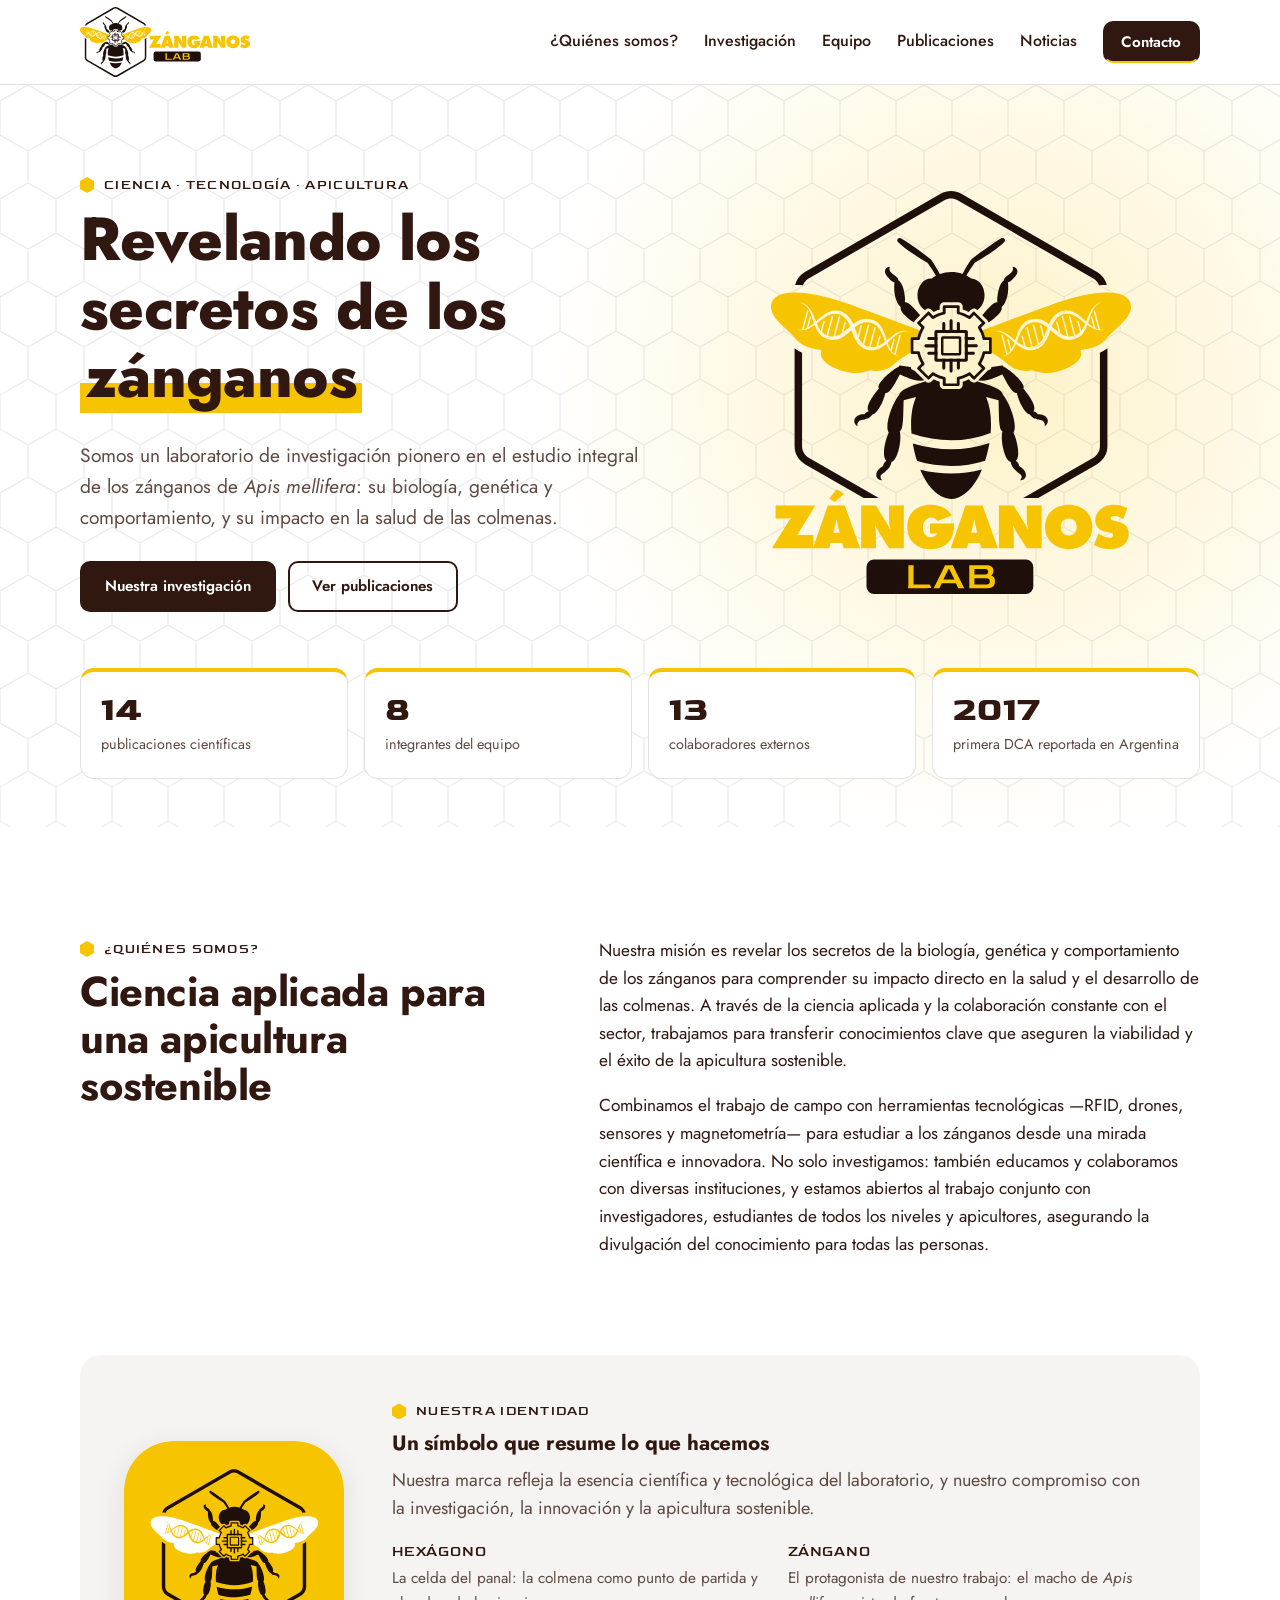
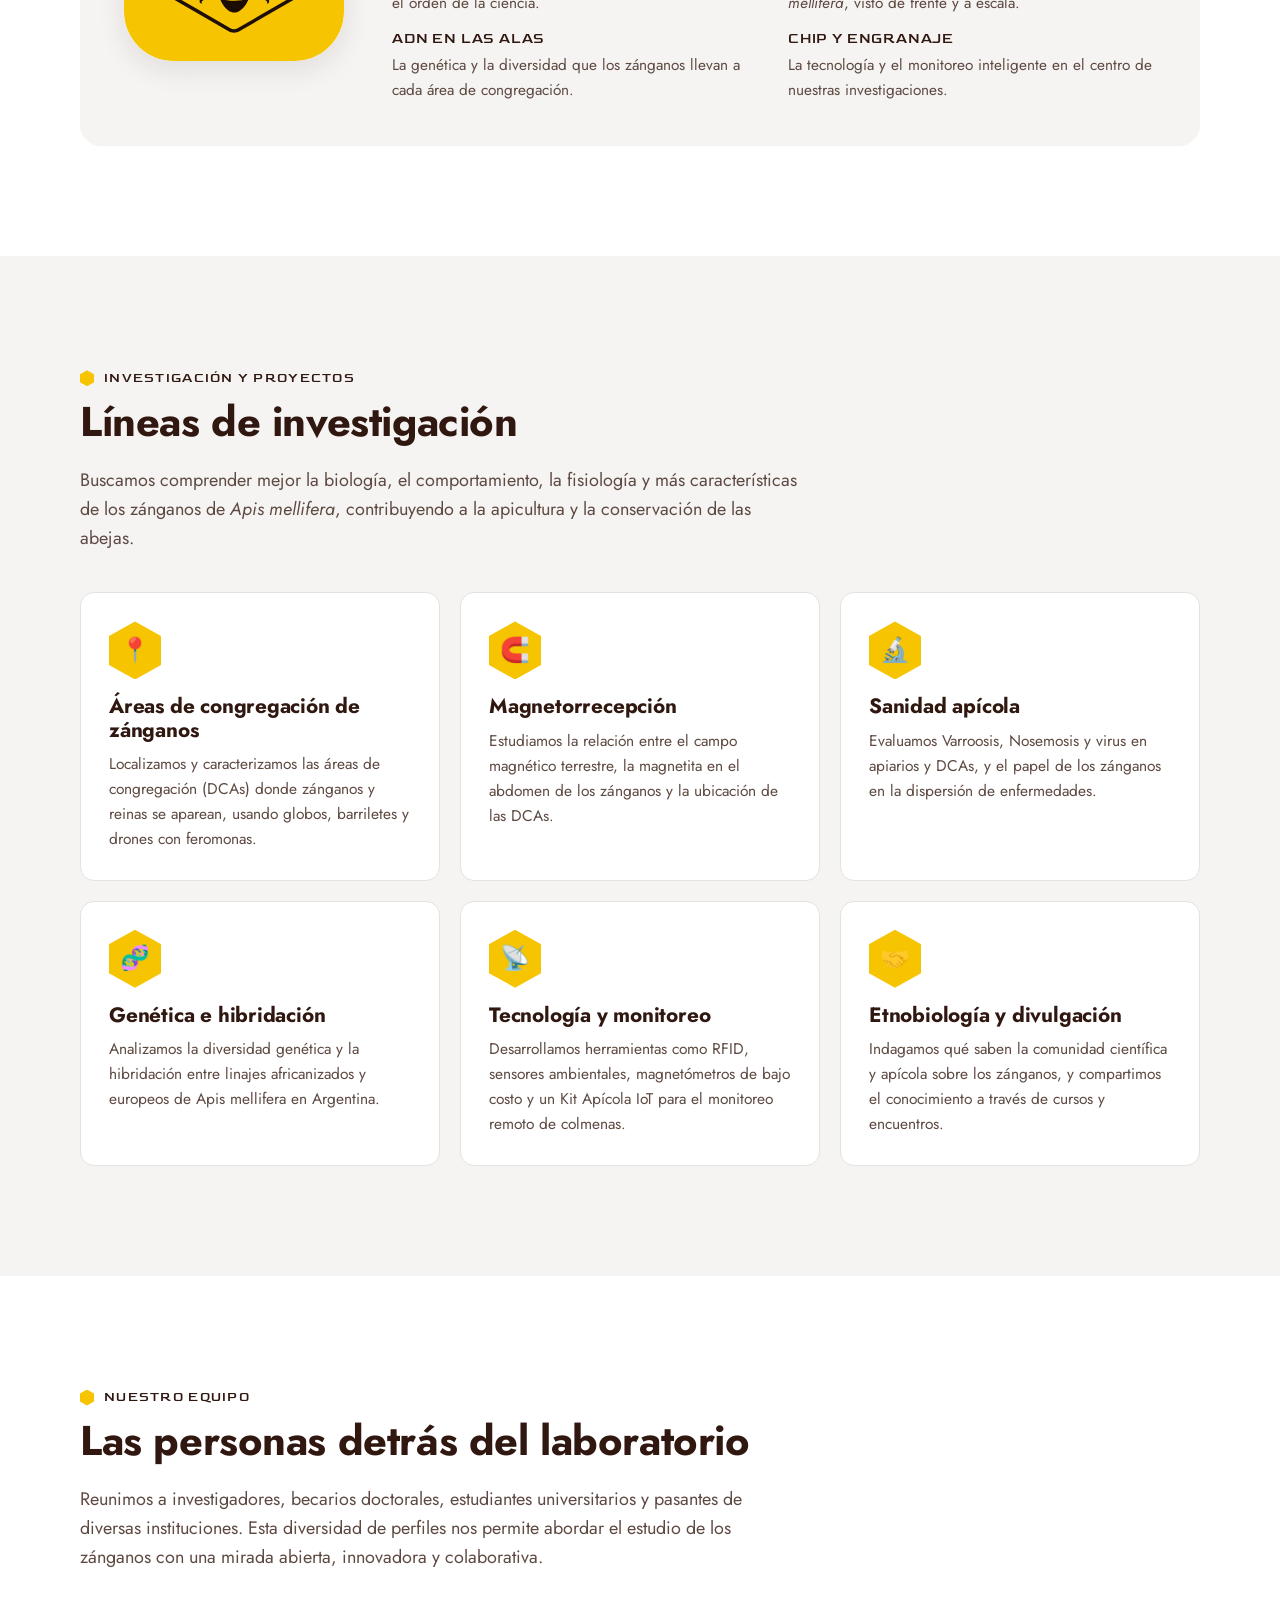
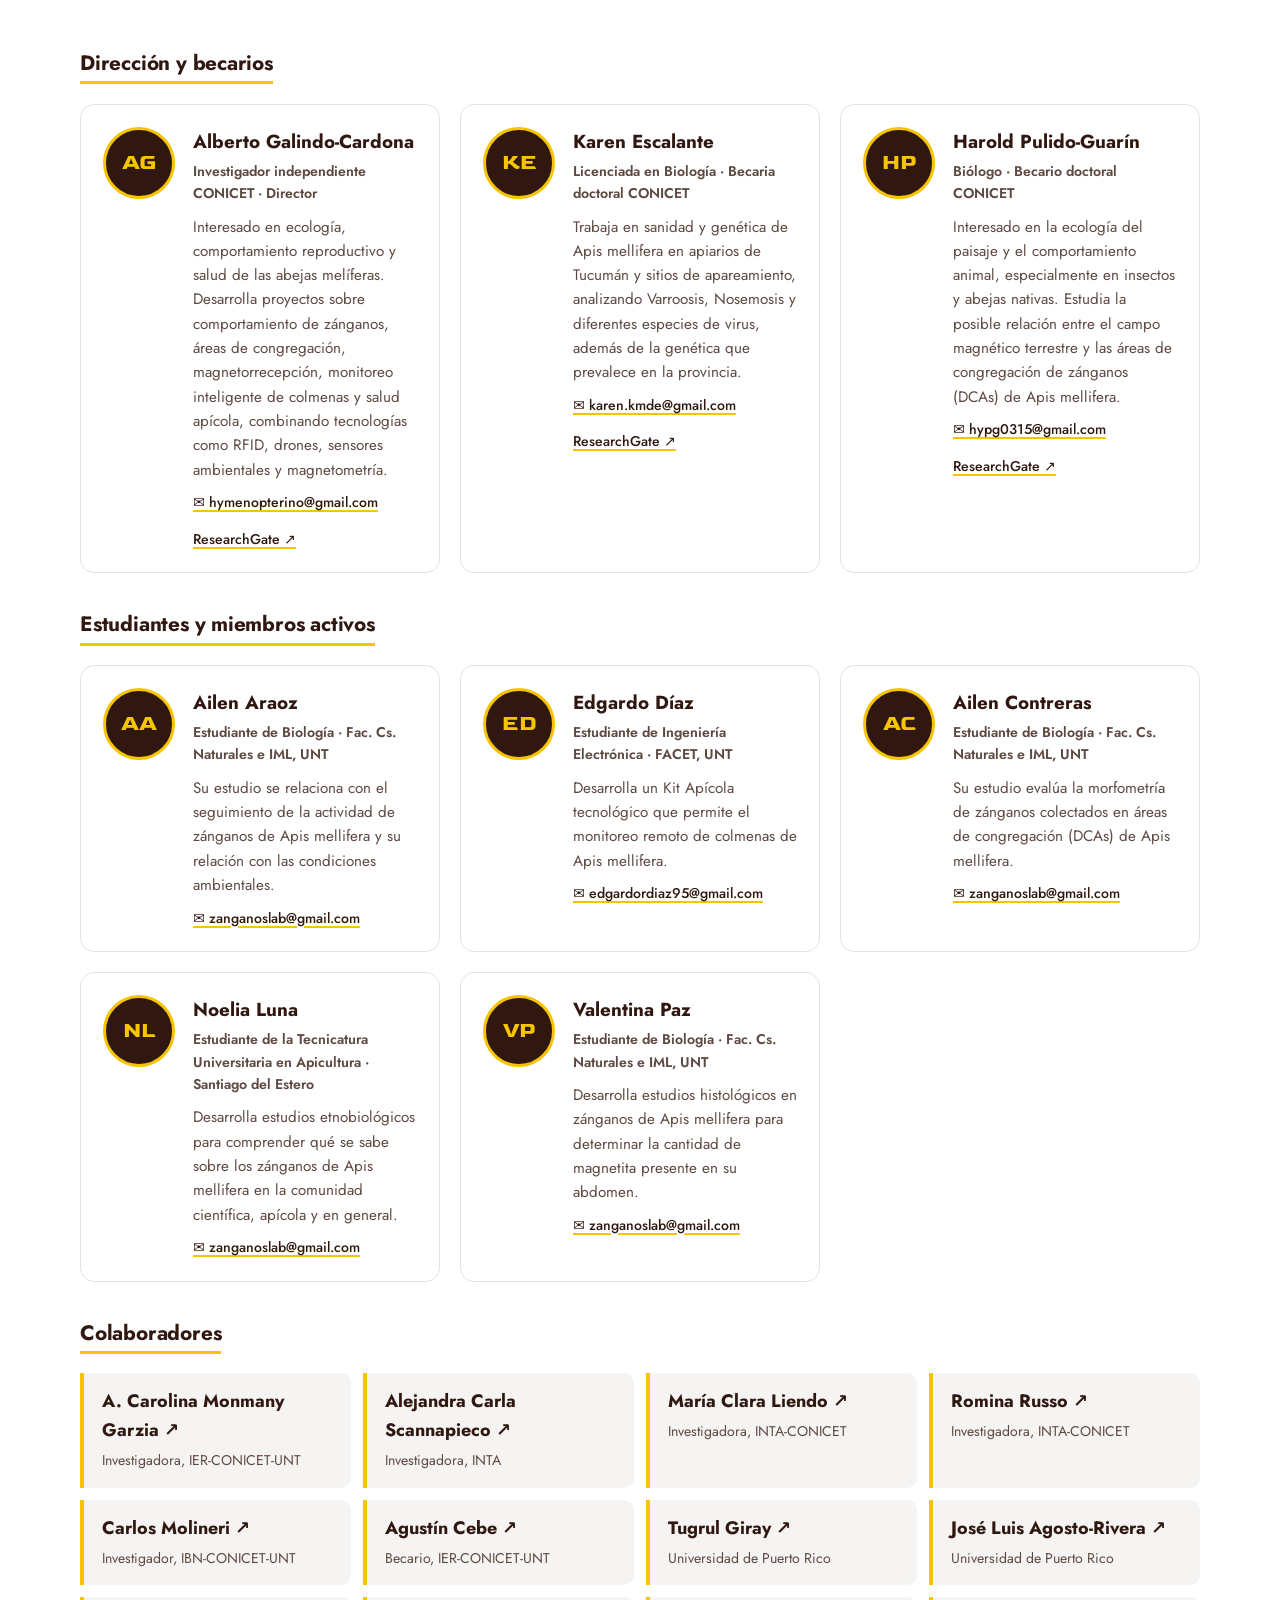
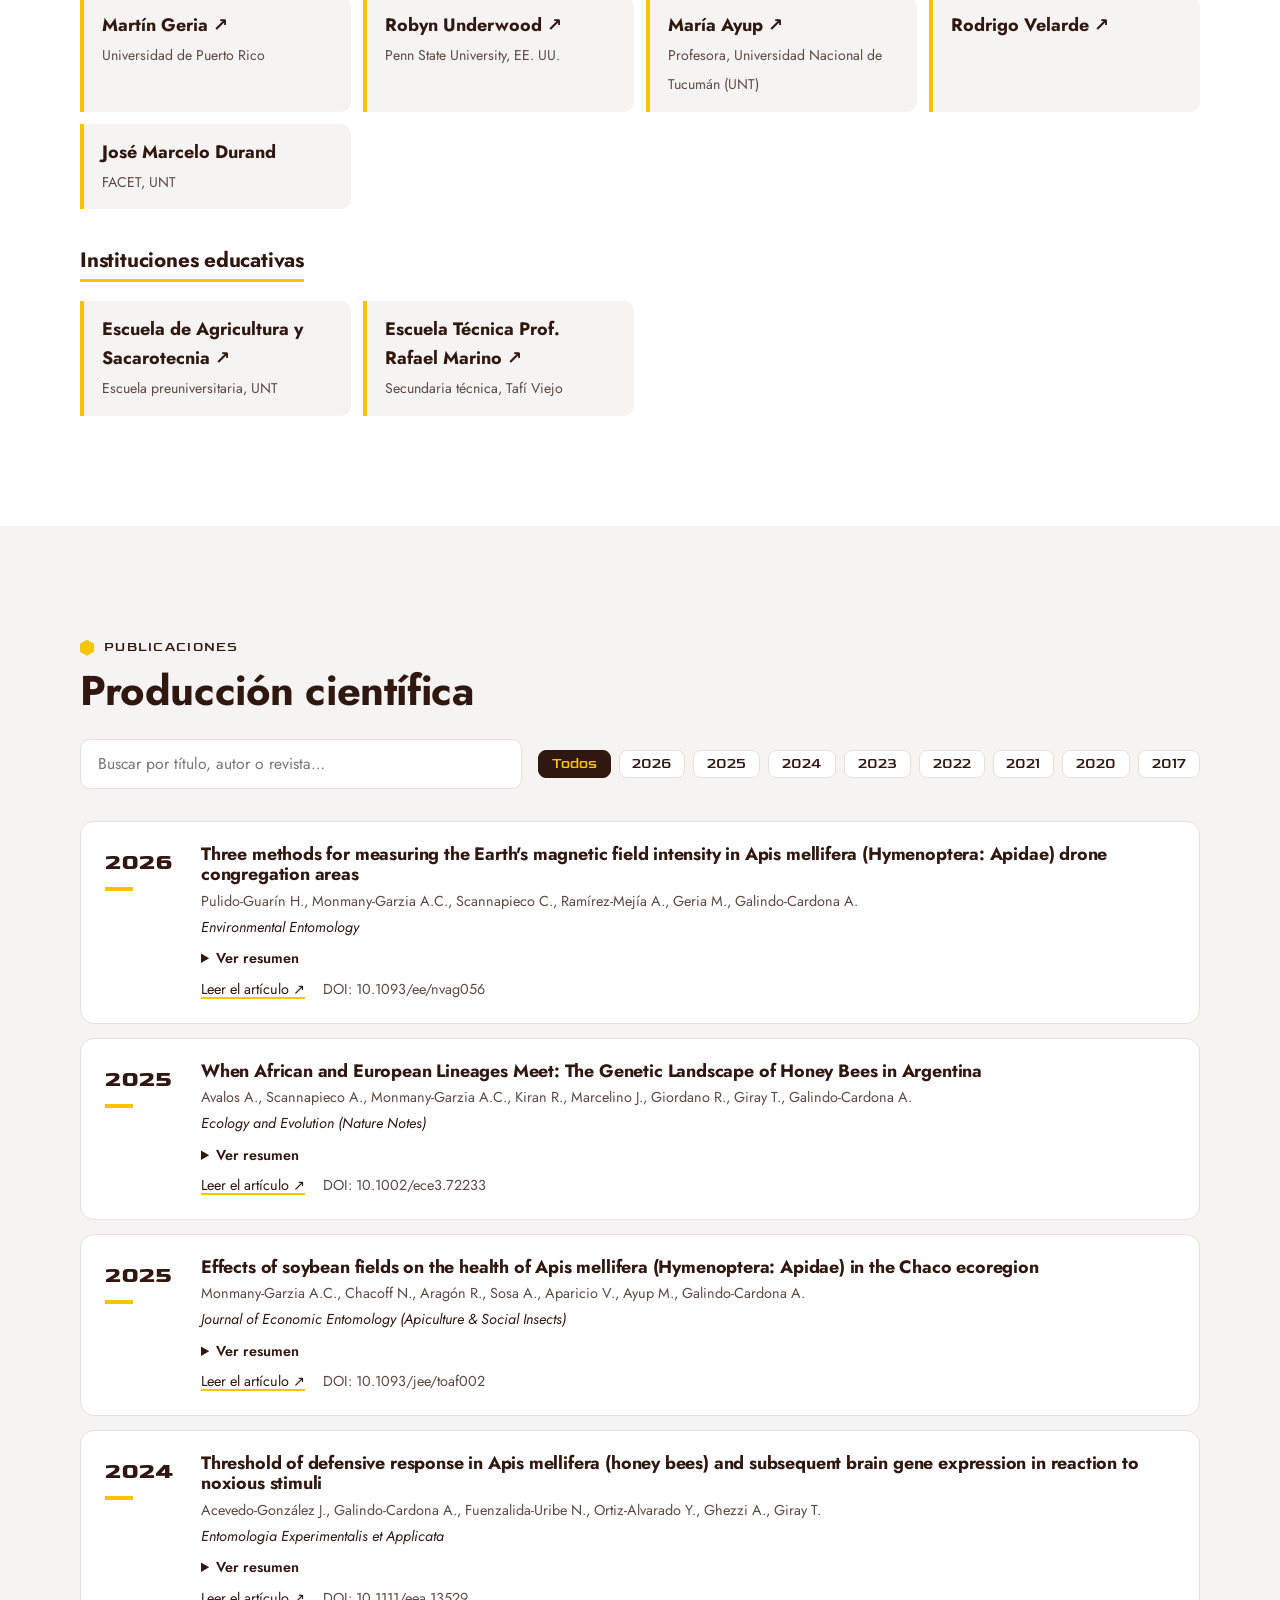
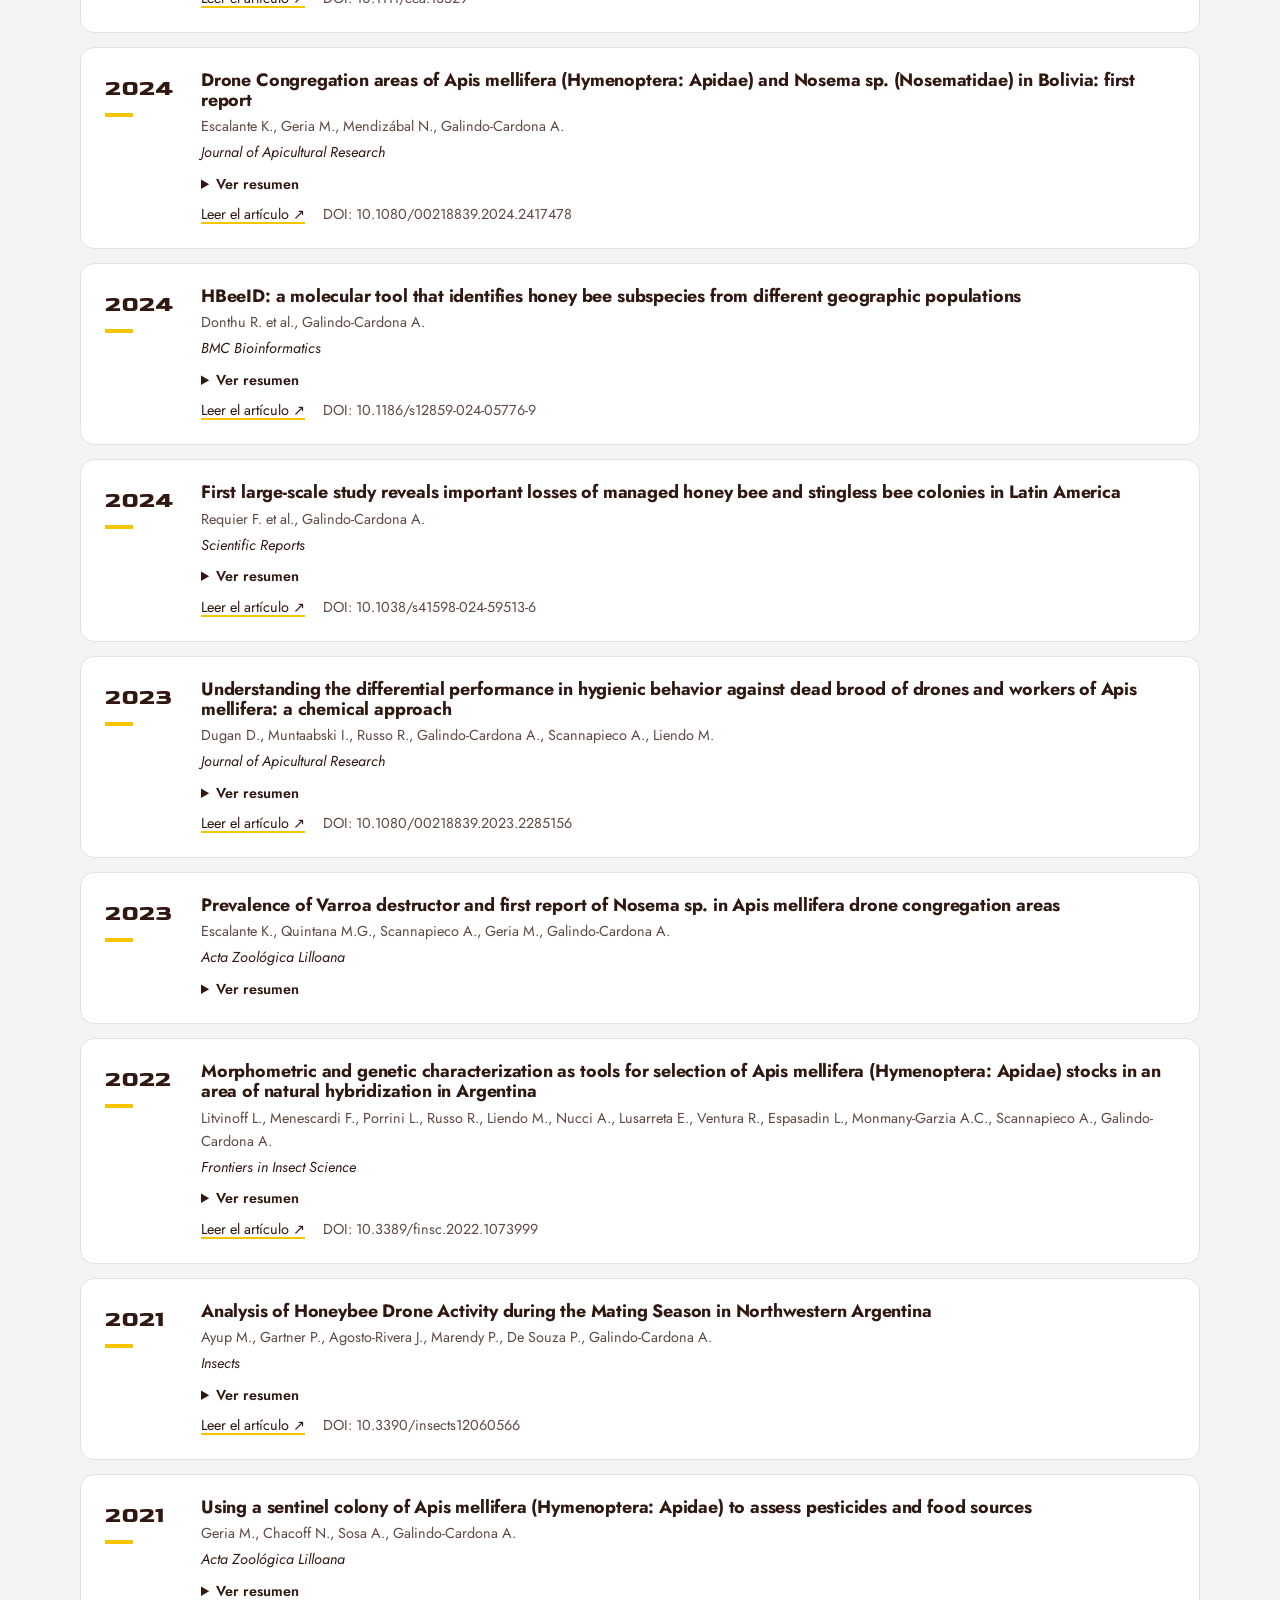
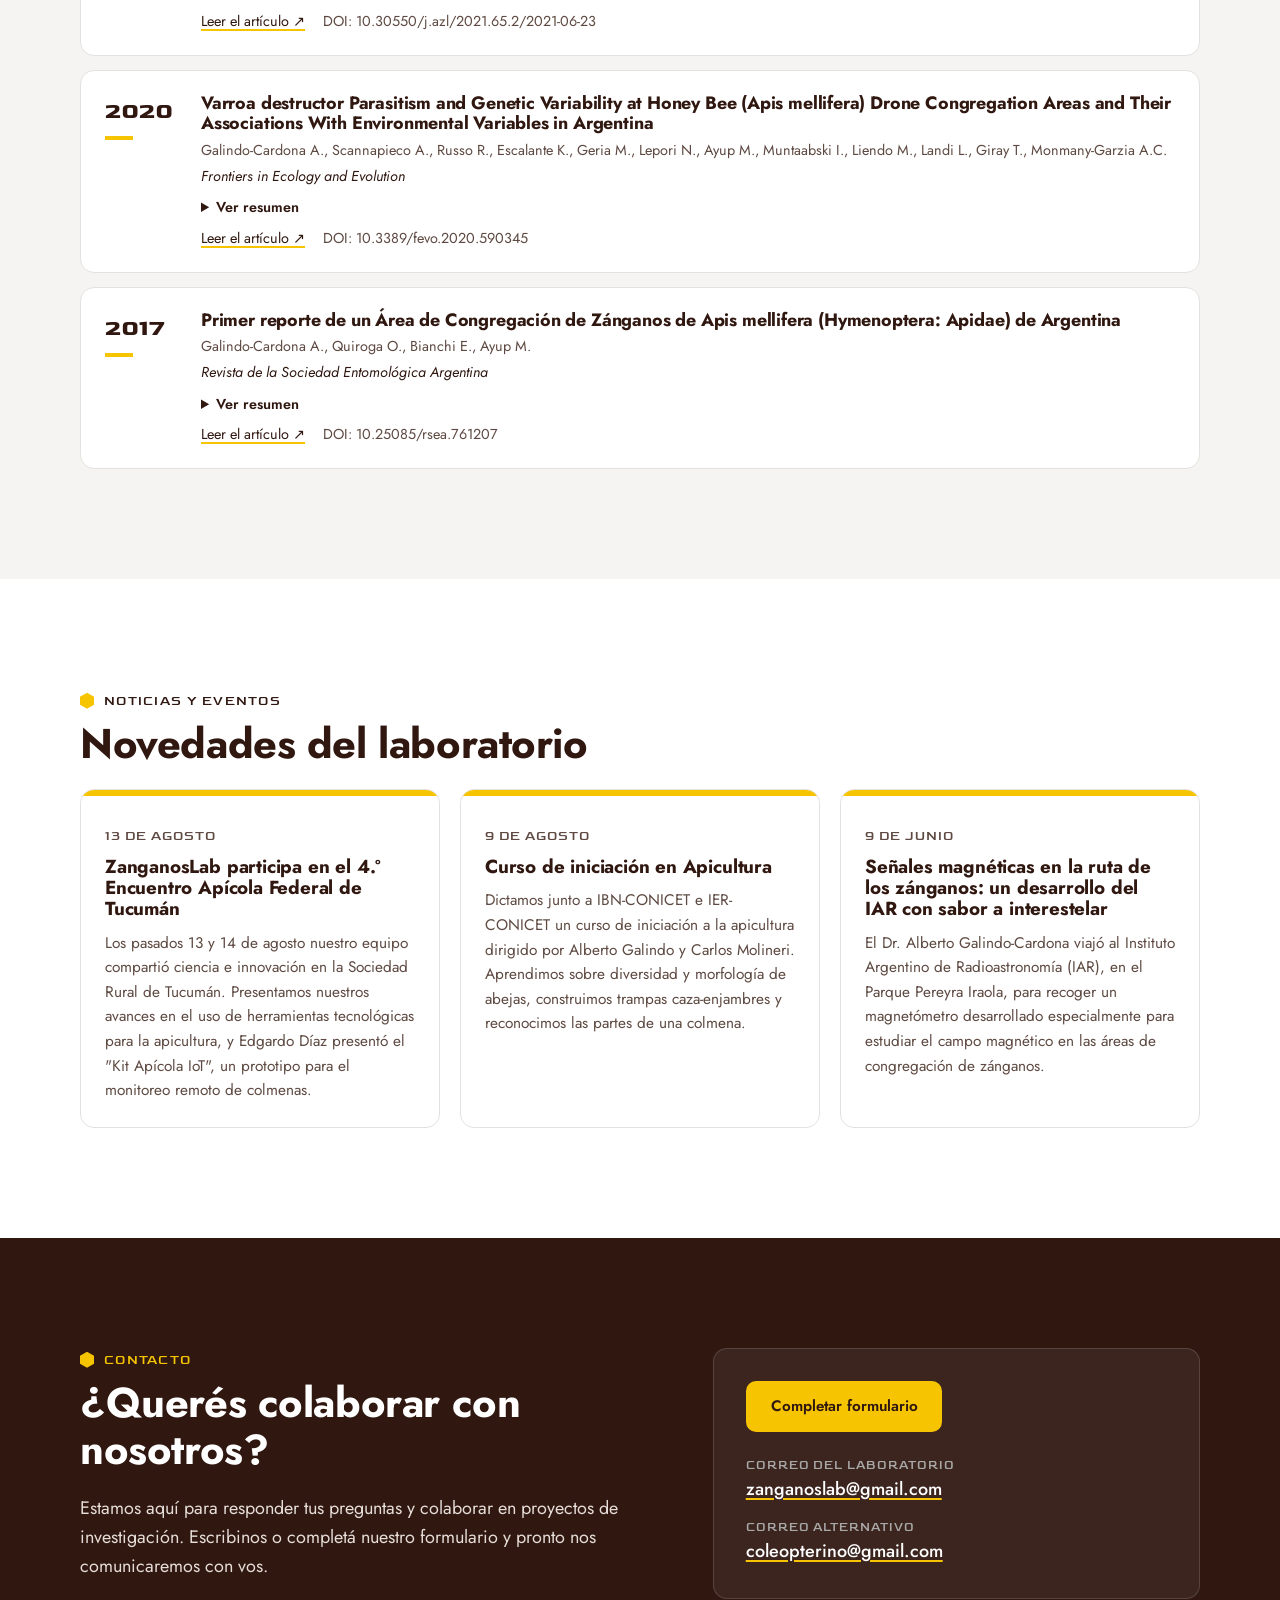
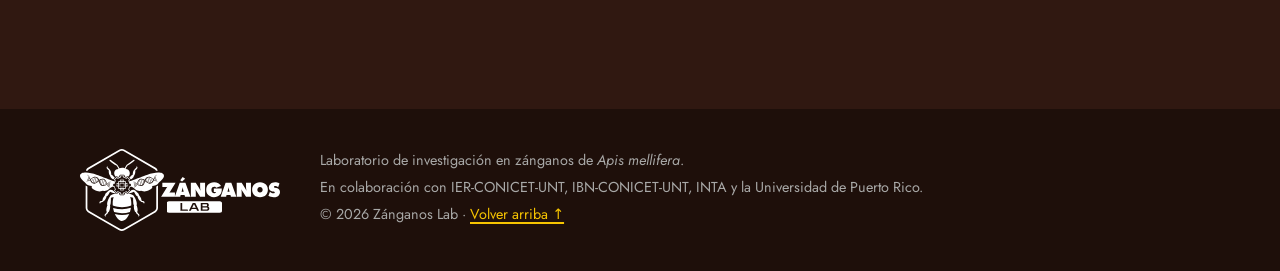
==== index.html @ 5129e532 "Sitio web de Zánganos Lab Página estática con identidad visual del manual de marca, equipo, colabora" ====
<!doctype html>
<html lang="es">
<head>
  <meta charset="utf-8">
  <meta name="viewport" content="width=device-width, initial-scale=1">
  <title>Zánganos Lab | Laboratorio de investigación en zánganos de Apis mellifera</title>
  <meta name="description" content="Zánganos Lab: laboratorio pionero en el estudio integral de los zánganos de Apis mellifera. Biología, genética, comportamiento, sanidad y tecnología apícola. Tucumán, Argentina.">
  <meta name="theme-color" content="#301811">
  <link rel="icon" href="img/logo/icono.svg" type="image/svg+xml">
  <link rel="apple-touch-icon" href="img/logo/icono.png">
  <meta property="og:title" content="Zánganos Lab">
  <meta property="og:description" content="Laboratorio de investigación en zánganos de Apis mellifera.">
  <meta property="og:image" content="img/logo/icono.png">
  <link rel="preconnect" href="https://fonts.googleapis.com">
  <link rel="preconnect" href="https://fonts.gstatic.com" crossorigin>
  <!-- Manual de identidad: Futura PT (principal) + Goldman (complementaria).
       Futura PT es de pago (Adobe Fonts); Jost es su equivalente libre más cercano. -->
  <link href="https://fonts.googleapis.com/css2?family=Goldman:wght@400;700&family=Jost:wght@300;400;500;600;700;800&display=swap" rel="stylesheet">
  <link rel="stylesheet" href="css/styles.css">
</head>
<body id="top">

  <!-- ============ NAVEGACIÓN ============ -->
  <header class="site-header">
    <div class="container nav">
      <a href="#inicio" class="brand" aria-label="Zánganos Lab, inicio">
        <img src="img/logo/logo-horizontal.svg" alt="Zánganos Lab" width="170" height="70">
      </a>
      <button class="nav-toggle" aria-expanded="false" aria-controls="menu" aria-label="Abrir menú">
        <span></span><span></span><span></span>
      </button>
      <nav id="menu" class="menu">
        <a href="#nosotros">¿Quiénes somos?</a>
        <a href="#investigacion">Investigación</a>
        <a href="#equipo">Equipo</a>
        <a href="#publicaciones">Publicaciones</a>
        <a href="#noticias">Noticias</a>
        <a href="#contacto" class="btn btn-small">Contacto</a>
      </nav>
    </div>
  </header>

  <main>
    <!-- ============ HERO ============ -->
    <section class="hero" id="inicio">
      <div class="container hero-grid">
        <div>
          <p class="eyebrow">Ciencia · Tecnología · Apicultura</p>
          <h1>Revelando los secretos de los <mark>zánganos</mark></h1>
          <p class="lead">Somos un laboratorio de investigación pionero en el estudio integral de los zánganos de <i>Apis mellifera</i>: su biología, genética y comportamiento, y su impacto en la salud de las colmenas.</p>
          <div class="hero-actions">
            <a href="#investigacion" class="btn">Nuestra investigación</a>
            <a href="#publicaciones" class="btn btn-ghost">Ver publicaciones</a>
          </div>
        </div>
        <figure class="hero-visual">
          <img src="img/logo/logo-vertical.svg" alt="Isologo de Zánganos Lab: un zángano dentro de un hexágono, con ADN en las alas y un chip en el tórax" class="hero-logo">
        </figure>
      </div>
      <div class="container stats" id="stats"></div>
    </section>

    <!-- ============ NOSOTROS ============ -->
    <section class="section" id="nosotros">
      <div class="container two-col">
        <div>
          <p class="eyebrow">¿Quiénes somos?</p>
          <h2>Ciencia aplicada para una apicultura sostenible</h2>
        </div>
        <div class="prose">
          <p>Nuestra misión es revelar los secretos de la biología, genética y comportamiento de los zánganos para comprender su impacto directo en la salud y el desarrollo de las colmenas. A través de la ciencia aplicada y la colaboración constante con el sector, trabajamos para transferir conocimientos clave que aseguren la viabilidad y el éxito de la apicultura sostenible.</p>
          <p>Combinamos el trabajo de campo con herramientas tecnológicas —RFID, drones, sensores y magnetometría— para estudiar a los zánganos desde una mirada científica e innovadora. No solo investigamos: también educamos y colaboramos con diversas instituciones, y estamos abiertos al trabajo conjunto con investigadores, estudiantes de todos los niveles y apicultores, asegurando la divulgación del conocimiento para todas las personas.</p>
        </div>
      </div>

      <!-- Identidad: interpretación del isologo según el manual de identidad -->
      <div class="container identidad">
        <div class="identidad-logo">
          <img src="img/logo/icono.svg" alt="Isotipo de Zánganos Lab">
        </div>
        <div>
          <p class="eyebrow">Nuestra identidad</p>
          <h3>Un símbolo que resume lo que hacemos</h3>
          <p class="identidad-intro">Nuestra marca refleja la esencia científica y tecnológica del laboratorio, y nuestro compromiso con la investigación, la innovación y la apicultura sostenible.</p>
          <ul class="simbolos">
            <li><span class="simbolo-tag">Hexágono</span>La celda del panal: la colmena como punto de partida y el orden de la ciencia.</li>
            <li><span class="simbolo-tag">Zángano</span>El protagonista de nuestro trabajo: el macho de <i>Apis mellifera</i>, visto de frente y a escala.</li>
            <li><span class="simbolo-tag">ADN en las alas</span>La genética y la diversidad que los zánganos llevan a cada área de congregación.</li>
            <li><span class="simbolo-tag">Chip y engranaje</span>La tecnología y el monitoreo inteligente en el centro de nuestras investigaciones.</li>
          </ul>
        </div>
      </div>
    </section>

    <!-- ============ INVESTIGACIÓN ============ -->
    <section class="section section-alt" id="investigacion">
      <div class="container">
        <p class="eyebrow">Investigación y proyectos</p>
        <h2>Líneas de investigación</h2>
        <p class="section-intro">Buscamos comprender mejor la biología, el comportamiento, la fisiología y más características de los zánganos de <i>Apis mellifera</i>, contribuyendo a la apicultura y la conservación de las abejas.</p>
        <div class="cards" id="lineas"></div>
      </div>
    </section>

    <!-- ============ EQUIPO ============ -->
    <section class="section" id="equipo">
      <div class="container">
        <p class="eyebrow">Nuestro equipo</p>
        <h2>Las personas detrás del laboratorio</h2>
        <p class="section-intro">Reunimos a investigadores, becarios doctorales, estudiantes universitarios y pasantes de diversas instituciones. Esta diversidad de perfiles nos permite abordar el estudio de los zánganos con una mirada abierta, innovadora y colaborativa.</p>

        <h3 class="group-title">Dirección y becarios</h3>
        <div class="team" id="equipo-principal"></div>

        <h3 class="group-title">Estudiantes y miembros activos</h3>
        <div class="team" id="equipo-activos"></div>

        <h3 class="group-title">Colaboradores</h3>
        <ul class="collab" id="colaboradores"></ul>

        <h3 class="group-title">Instituciones educativas</h3>
        <ul class="collab" id="instituciones"></ul>
      </div>
    </section>

    <!-- ============ PUBLICACIONES ============ -->
    <section class="section section-alt" id="publicaciones">
      <div class="container">
        <p class="eyebrow">Publicaciones</p>
        <h2>Producción científica</h2>
        <div class="pub-tools">
          <input type="search" id="pub-buscar" placeholder="Buscar por título, autor o revista…" aria-label="Buscar publicaciones">
          <div class="chips" id="pub-anios" role="group" aria-label="Filtrar por año"></div>
        </div>
        <ol class="pubs" id="pub-lista"></ol>
        <p class="empty" id="pub-vacio" hidden>No hay publicaciones que coincidan con la búsqueda.</p>
      </div>
    </section>

    <!-- ============ NOTICIAS ============ -->
    <section class="section" id="noticias">
      <div class="container">
        <p class="eyebrow">Noticias y eventos</p>
        <h2>Novedades del laboratorio</h2>
        <div class="news" id="noticias-lista"></div>
      </div>
    </section>

    <!-- ============ CONTACTO ============ -->
    <section class="section contact" id="contacto">
      <div class="container contact-grid">
        <div>
          <p class="eyebrow">Contacto</p>
          <h2>¿Querés colaborar con nosotros?</h2>
          <p>Estamos aquí para responder tus preguntas y colaborar en proyectos de investigación. Escribinos o completá nuestro formulario y pronto nos comunicaremos con vos.</p>
        </div>
        <div class="contact-card">
          <a class="btn" href="https://forms.gle/fyNdcRGHBRVpUUo99" target="_blank" rel="noopener">Completar formulario</a>
          <ul>
            <li><span>Correo del laboratorio</span><a href="mailto:zanganoslab@gmail.com">zanganoslab@gmail.com</a></li>
            <li><span>Correo alternativo</span><a href="mailto:coleopterino@gmail.com">coleopterino@gmail.com</a></li>
          </ul>
        </div>
      </div>
    </section>
  </main>

  <footer class="site-footer">
    <div class="container footer-grid">
      <img src="img/logo/logo-horizontal-fondo-oscuro.svg" alt="Zánganos Lab" class="footer-logo" width="200" height="82">
      <div>
        <p>Laboratorio de investigación en zánganos de <i>Apis mellifera</i>.</p>
        <p>En colaboración con IER-CONICET-UNT, IBN-CONICET-UNT, INTA y la Universidad de Puerto Rico.</p>
        <p>© <span id="anio"></span> Zánganos Lab · <a href="#top">Volver arriba ↑</a></p>
      </div>
    </div>
  </footer>

  <script src="js/datos.js"></script>
  <script src="js/main.js"></script>
</body>
</html>
---- css/styles.css ----
/* ==========================================================
   Zánganos Lab — hoja de estilos
   Colores y tipografías tomados del Manual de Identidad Corporativa.
   No modificar los colores corporativos (ver "Usos no correctos").
   ========================================================== */
:root {
  /* Colores corporativos (manual, sección 2.3) */
  --amarillo: #f6c401;      /* RGB 245 196 1 */
  --cafe: #301811;          /* RGB 48 24 17  */
  --gris: #a8a8a7;          /* RGB 168 167 166 */
  --blanco: #ffffff;
  /* Apoyo para la web (derivados neutros) */
  --cafe-profundo: #1e0f0a; /* el oscuro que usan los archivos del logo */
  --cafe-suave: #5e4a42;    /* texto secundario */
  --fondo-alt: #f5f4f2;     /* gris muy claro para alternar secciones */
  --borde: #e4e2df;

  --radio: 14px;
  --sombra: 0 8px 28px rgba(48, 24, 17, .10);
  /* Tipografías (manual, sección 2.6) */
  --principal: "Futura PT", "Jost", "Century Gothic", system-ui, sans-serif;
  --tech: "Goldman", "Jost", system-ui, sans-serif;
}

*, *::before, *::after { box-sizing: border-box; }
html { scroll-behavior: smooth; scroll-padding-top: 92px; }
body {
  margin: 0;
  font-family: var(--principal);
  font-size: 18px;
  line-height: 1.6;
  color: var(--cafe);
  background: var(--blanco);
}
img { max-width: 100%; display: block; }
a { color: var(--cafe); text-decoration-color: var(--amarillo); text-decoration-thickness: 2px; text-underline-offset: 3px; }
h1, h2, h3 { font-family: var(--principal); font-weight: 700; line-height: 1.12; margin: 0 0 .5em; letter-spacing: -.01em; }
h1 { font-size: clamp(2.4rem, 5.2vw, 3.8rem); font-weight: 800; }
h2 { font-size: clamp(1.9rem, 3.6vw, 2.6rem); }
h3 { font-size: 1.3rem; }
p { margin: 0 0 1em; }

.container { width: min(1120px, 100% - 32px); margin-inline: auto; }

/* Etiqueta superior: Goldman = tipografía de acento tecnológico */
.eyebrow {
  display: inline-flex; align-items: center; gap: 10px;
  font-family: var(--tech); text-transform: uppercase; letter-spacing: .1em;
  font-size: .8rem; color: var(--cafe); margin-bottom: .8em;
}
.eyebrow::before {
  content: ""; width: 14px; height: 16px; background: var(--amarillo);
  clip-path: polygon(50% 0, 100% 25%, 100% 75%, 50% 100%, 0 75%, 0 25%);
}
.section { padding: clamp(64px, 9vw, 110px) 0; }
.section-alt { background: var(--fondo-alt); }
.section-intro { max-width: 720px; color: var(--cafe-suave); margin-bottom: 2.5rem; }

/* Resaltado amarillo, como el bloque "LAB" del logo */
mark {
  background: linear-gradient(transparent 58%, var(--amarillo) 58%, var(--amarillo) 92%, transparent 92%);
  color: inherit; padding: 0 .08em;
}

/* ---------- Botones ---------- */
.btn {
  display: inline-block; padding: .75em 1.5em; border-radius: 10px;
  background: var(--cafe); color: var(--blanco); text-decoration: none;
  font-weight: 600; font-size: .95rem; border: 2px solid var(--cafe);
  transition: background .2s, color .2s, border-color .2s, transform .2s;
}
.btn:hover { background: var(--amarillo); border-color: var(--amarillo); color: var(--cafe); transform: translateY(-1px); }
.btn-ghost { background: transparent; color: var(--cafe); }
.btn-small { padding: .45em 1.1em; }

/* ---------- Encabezado ---------- */
.site-header {
  position: sticky; top: 0; z-index: 50;
  background: rgba(255, 255, 255, .94); backdrop-filter: blur(8px);
  border-bottom: 1px solid var(--borde);
}
.nav { display: flex; align-items: center; justify-content: space-between; min-height: 84px; gap: 16px; }
/* Tamaño mínimo digital del isologo horizontal: 160 px de ancho (manual 2.5) */
.brand img { width: 170px; height: auto; }
.menu { display: flex; align-items: center; gap: 26px; }
.menu a:not(.btn) { color: var(--cafe); text-decoration: none; font-size: 1rem; font-weight: 500; padding: 4px 0; border-bottom: 2px solid transparent; }
.menu a:not(.btn):hover, .menu a.activo { border-bottom-color: var(--amarillo); }
.nav-toggle { display: none; background: none; border: 0; padding: 8px; cursor: pointer; }
.nav-toggle span { display: block; width: 24px; height: 2px; background: var(--cafe); margin: 5px 0; transition: .25s; }

/* ---------- Hero ---------- */
.hero {
  position: relative; overflow: hidden; padding: clamp(48px, 7vw, 88px) 0 48px;
  background:
    radial-gradient(circle at 78% 40%, rgba(246,196,1,.22), transparent 42%),
    url("data:image/svg+xml,%3Csvg xmlns='http://www.w3.org/2000/svg' width='56' height='98' viewBox='0 0 56 98'%3E%3Cpath d='M28 66L0 50V16L28 0l28 16v34L28 66zm0 32V66' fill='none' stroke='%23a8a8a7' stroke-opacity='.25' stroke-width='1.2'/%3E%3C/svg%3E"),
    var(--blanco);
}
.hero-grid { display: grid; grid-template-columns: 1.15fr 1fr; gap: 48px; align-items: center; }
.lead { font-size: 1.2rem; color: var(--cafe-suave); max-width: 560px; }
.hero-actions { display: flex; flex-wrap: wrap; gap: 12px; margin-top: 1.8rem; }
.hero-visual { margin: 0; justify-self: center; }
.hero-logo { width: min(360px, 80vw); height: auto; }

.stats { display: grid; grid-template-columns: repeat(4, 1fr); gap: 16px; margin-top: 56px; }
.stat { background: var(--blanco); border: 1px solid var(--borde); border-top: 4px solid var(--amarillo); border-radius: var(--radio); padding: 20px; }
.stat b { display: block; font-family: var(--tech); font-weight: 700; font-size: 2.1rem; color: var(--cafe); line-height: 1.1; }
.stat span { font-size: .9rem; color: var(--cafe-suave); }

/* ---------- Nosotros ---------- */
.two-col { display: grid; grid-template-columns: 1fr 1.3fr; gap: 56px; }
.prose p { font-size: 1.08rem; }

.identidad {
  display: grid; grid-template-columns: 220px 1fr; gap: 48px; align-items: center;
  margin-top: clamp(48px, 7vw, 80px); padding: clamp(28px, 4vw, 44px);
  background: var(--fondo-alt); border-radius: calc(var(--radio) * 1.5);
}
.identidad-logo img { width: 100%; max-width: 220px; height: auto; border-radius: 22%; box-shadow: var(--sombra); }
.identidad-intro { color: var(--cafe-suave); }
.simbolos { list-style: none; padding: 0; margin: 1.2rem 0 0; display: grid; grid-template-columns: 1fr 1fr; gap: 14px 28px; }
.simbolos li { font-size: .96rem; color: var(--cafe-suave); }
.simbolo-tag {
  display: block; font-family: var(--tech); font-size: .85rem; color: var(--cafe);
  text-transform: uppercase; letter-spacing: .06em; margin-bottom: .15em;
}

/* ---------- Líneas de investigación ---------- */
.cards { display: grid; grid-template-columns: repeat(auto-fill, minmax(300px, 1fr)); gap: 20px; }
.card {
  background: var(--blanco); border: 1px solid var(--borde); border-radius: var(--radio);
  padding: 28px; transition: transform .2s, box-shadow .2s;
}
.card:hover { transform: translateY(-3px); box-shadow: var(--sombra); }
.card .icono {
  width: 52px; height: 58px; display: grid; place-items: center; font-size: 1.5rem;
  background: var(--amarillo); clip-path: polygon(50% 0, 100% 25%, 100% 75%, 50% 100%, 0 75%, 0 25%);
  margin-bottom: 16px;
}
.card p { color: var(--cafe-suave); font-size: .97rem; margin: 0; }

/* ---------- Equipo ---------- */
.group-title { margin: 2.5rem 0 1.2rem; padding-bottom: .4rem; border-bottom: 3px solid var(--amarillo); display: inline-block; }
.team { display: grid; grid-template-columns: repeat(auto-fill, minmax(320px, 1fr)); gap: 20px; }
.persona {
  display: grid; grid-template-columns: 72px 1fr; gap: 18px; align-items: start;
  background: var(--blanco); border: 1px solid var(--borde); border-radius: var(--radio); padding: 22px;
}
.avatar {
  width: 72px; height: 72px; border-radius: 50%; object-fit: cover;
  background: var(--cafe); color: var(--amarillo); display: grid; place-items: center;
  font-family: var(--tech); font-weight: 700; font-size: 1.3rem; border: 3px solid var(--amarillo);
}
.persona h4 { font-size: 1.18rem; font-weight: 700; margin: 0; }
.persona .rol { font-size: .88rem; font-weight: 600; color: var(--cafe-suave); margin: .2em 0 .7em; }
.persona p { font-size: .95rem; color: var(--cafe-suave); margin-bottom: .6em; }
.links { display: flex; flex-wrap: wrap; gap: 14px; font-size: .88rem; font-weight: 500; }

.collab { list-style: none; padding: 0; margin: 0; display: grid; grid-template-columns: repeat(auto-fill, minmax(260px, 1fr)); gap: 12px; }
.collab li { padding: 14px 18px; border-left: 4px solid var(--amarillo); background: var(--fondo-alt); border-radius: 0 10px 10px 0; }
.collab b { display: block; }
.collab a { display: block; text-decoration: none; color: inherit; }
.collab li:has(a) { transition: background .2s, transform .2s; }
.collab li:has(a):hover { background: #fdf3c4; transform: translateX(3px); }
.collab span { font-size: .88rem; color: var(--cafe-suave); }

/* ---------- Publicaciones ---------- */
.pub-tools { display: flex; flex-wrap: wrap; gap: 16px; align-items: center; margin: 1.5rem 0 2rem; }
.pub-tools input {
  flex: 1 1 280px; padding: .75em 1.1em; font: inherit; font-size: .98rem;
  border: 1px solid var(--borde); border-radius: 10px; background: var(--blanco); color: var(--cafe);
}
.pub-tools input:focus { outline: 2px solid var(--amarillo); outline-offset: 1px; }
.chips { display: flex; flex-wrap: wrap; gap: 8px; }
.chip {
  font-family: var(--tech); font-size: .85rem; padding: .4em .95em; border-radius: 8px; cursor: pointer;
  border: 1px solid var(--borde); background: var(--blanco); color: var(--cafe);
}
.chip[aria-pressed="true"] { background: var(--cafe); color: var(--amarillo); border-color: var(--cafe); }

.pubs { list-style: none; padding: 0; margin: 0; display: grid; gap: 14px; }
.pub {
  display: grid; grid-template-columns: 76px 1fr; gap: 20px;
  background: var(--blanco); border: 1px solid var(--borde); border-radius: var(--radio); padding: 22px 24px;
}
.pub-anio { font-family: var(--tech); font-size: 1.45rem; font-weight: 700; color: var(--cafe); }
.pub-anio::after { content: ""; display: block; width: 28px; height: 4px; background: var(--amarillo); margin-top: 6px; }
.pub h3 { font-size: 1.12rem; margin-bottom: .3em; }
.pub .autores { font-size: .9rem; color: var(--cafe-suave); margin: 0 0 .2em; }
.pub .revista { font-size: .9rem; font-style: italic; margin: 0 0 .6em; }
.pub details summary { cursor: pointer; font-size: .9rem; font-weight: 600; }
.pub details p { font-size: .93rem; color: var(--cafe-suave); margin: .8em 0 0; }
.pub .acciones { display: flex; gap: 18px; flex-wrap: wrap; align-items: center; margin-top: .5em; font-size: .9rem; }
.pub .acciones span { color: var(--cafe-suave); }
.empty { color: var(--cafe-suave); font-style: italic; }

/* ---------- Noticias ---------- */
.news { display: grid; grid-template-columns: repeat(auto-fill, minmax(300px, 1fr)); gap: 20px; }
.nota { background: var(--blanco); border: 1px solid var(--borde); border-radius: var(--radio); overflow: hidden; display: flex; flex-direction: column; }
.nota .franja { height: 6px; background: var(--amarillo); }
.nota-body { padding: 24px; }
.nota time { font-family: var(--tech); font-size: .8rem; text-transform: uppercase; letter-spacing: .08em; color: var(--cafe-suave); }
.nota h3 { font-size: 1.18rem; margin: .4em 0 .6em; }
.nota p { font-size: .96rem; color: var(--cafe-suave); margin: 0; }

/* ---------- Contacto (versión sobre fondo oscuro) ---------- */
.contact { background: var(--cafe); color: var(--blanco); }
.contact .eyebrow { color: var(--amarillo); }
.contact-grid { display: grid; grid-template-columns: 1.2fr 1fr; gap: 48px; align-items: center; }
.contact p { color: #e6dcd8; }
.contact-card { background: rgba(255,255,255,.06); border: 1px solid rgba(255,255,255,.14); border-radius: var(--radio); padding: 32px; }
.contact-card .btn { background: var(--amarillo); border-color: var(--amarillo); color: var(--cafe); }
.contact-card .btn:hover { background: var(--blanco); border-color: var(--blanco); }
.contact-card ul { list-style: none; padding: 0; margin: 24px 0 0; display: grid; gap: 14px; }
.contact-card span { display: block; font-family: var(--tech); font-size: .75rem; text-transform: uppercase; letter-spacing: .08em; color: var(--gris); }
.contact-card a:not(.btn) { color: var(--blanco); font-weight: 500; }

/* ---------- Pie ---------- */
.site-footer { background: var(--cafe-profundo); color: var(--gris); font-size: .9rem; padding: 40px 0; }
.site-footer a { color: var(--amarillo); }
.footer-grid { display: grid; grid-template-columns: auto 1fr; gap: 40px; align-items: center; }
.footer-logo { width: 200px; height: auto; }
.footer-grid p { margin: 0 0 4px; }

/* ---------- Animación al hacer scroll ---------- */
.reveal { opacity: 0; transform: translateY(16px); transition: opacity .6s ease, transform .6s ease; }
.reveal.visible { opacity: 1; transform: none; }
@media (prefers-reduced-motion: reduce) {
  html { scroll-behavior: auto; }
  .reveal { opacity: 1; transform: none; transition: none; }
}

/* ---------- Responsive ---------- */
@media (max-width: 900px) {
  .nav-toggle { display: block; }
  .menu {
    position: absolute; top: 100%; left: 0; right: 0; flex-direction: column; align-items: stretch;
    gap: 0; background: var(--blanco); border-bottom: 1px solid var(--borde);
    max-height: 0; overflow: hidden; transition: max-height .3s ease;
  }
  .menu.abierto { max-height: 420px; }
  .menu a { padding: 14px 16px; border-top: 1px solid var(--borde); }
  .menu a:not(.btn) { border-bottom: 0; }
  .menu .btn { margin: 12px 16px; text-align: center; }
  .nav-toggle[aria-expanded="true"] span:nth-child(1) { transform: translateY(7px) rotate(45deg); }
  .nav-toggle[aria-expanded="true"] span:nth-child(2) { opacity: 0; }
  .nav-toggle[aria-expanded="true"] span:nth-child(3) { transform: translateY(-7px) rotate(-45deg); }
  .hero-grid, .two-col, .contact-grid { grid-template-columns: 1fr; gap: 32px; }
  .hero-visual { order: -1; }
  .hero-logo { width: 220px; }
  .stats { grid-template-columns: repeat(2, 1fr); }
  .identidad { grid-template-columns: 1fr; gap: 24px; }
  .identidad-logo img { max-width: 140px; }
  .footer-grid { grid-template-columns: 1fr; gap: 20px; }
}
@media (max-width: 520px) {
  .brand img { width: 160px; }
  .team, .cards, .news, .simbolos { grid-template-columns: 1fr; }
  .persona { grid-template-columns: 56px 1fr; padding: 18px; }
  .avatar { width: 56px; height: 56px; font-size: 1.05rem; }
  .pub { grid-template-columns: 1fr; gap: 4px; padding: 18px; }
}
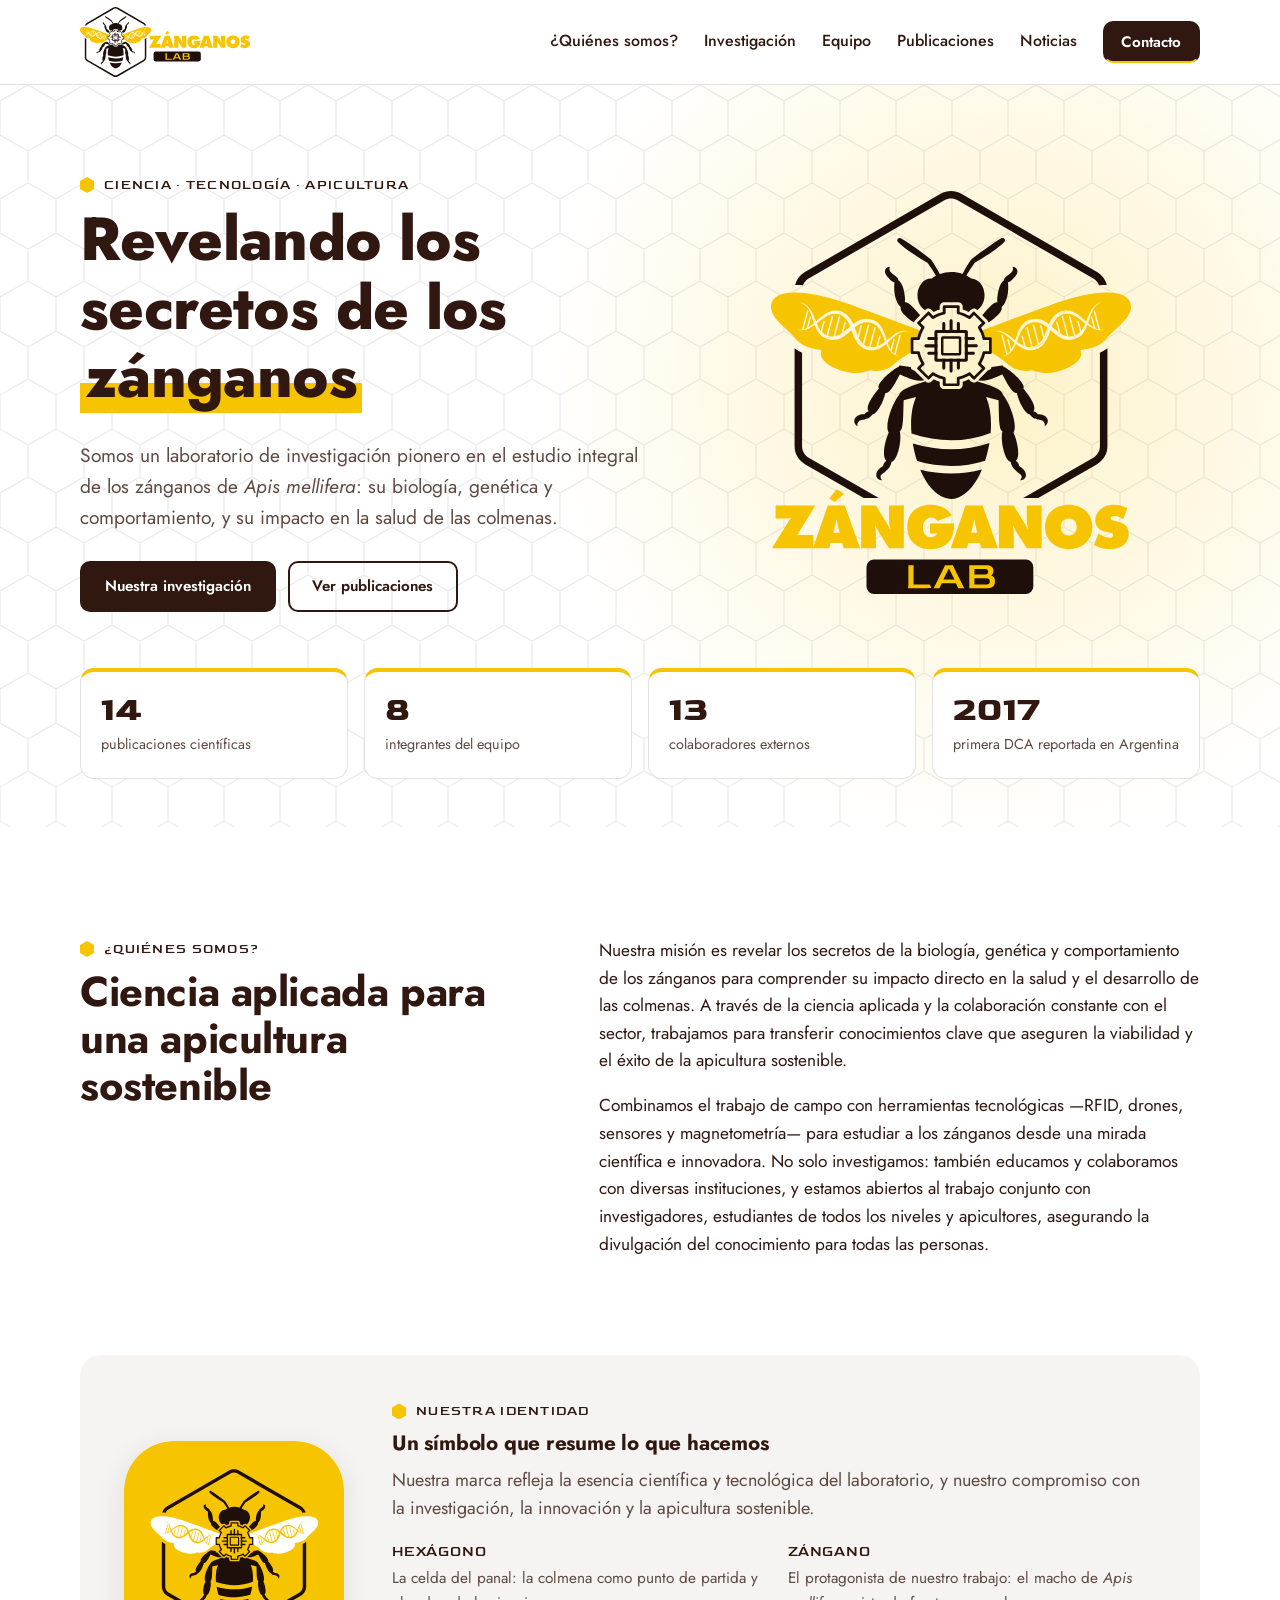
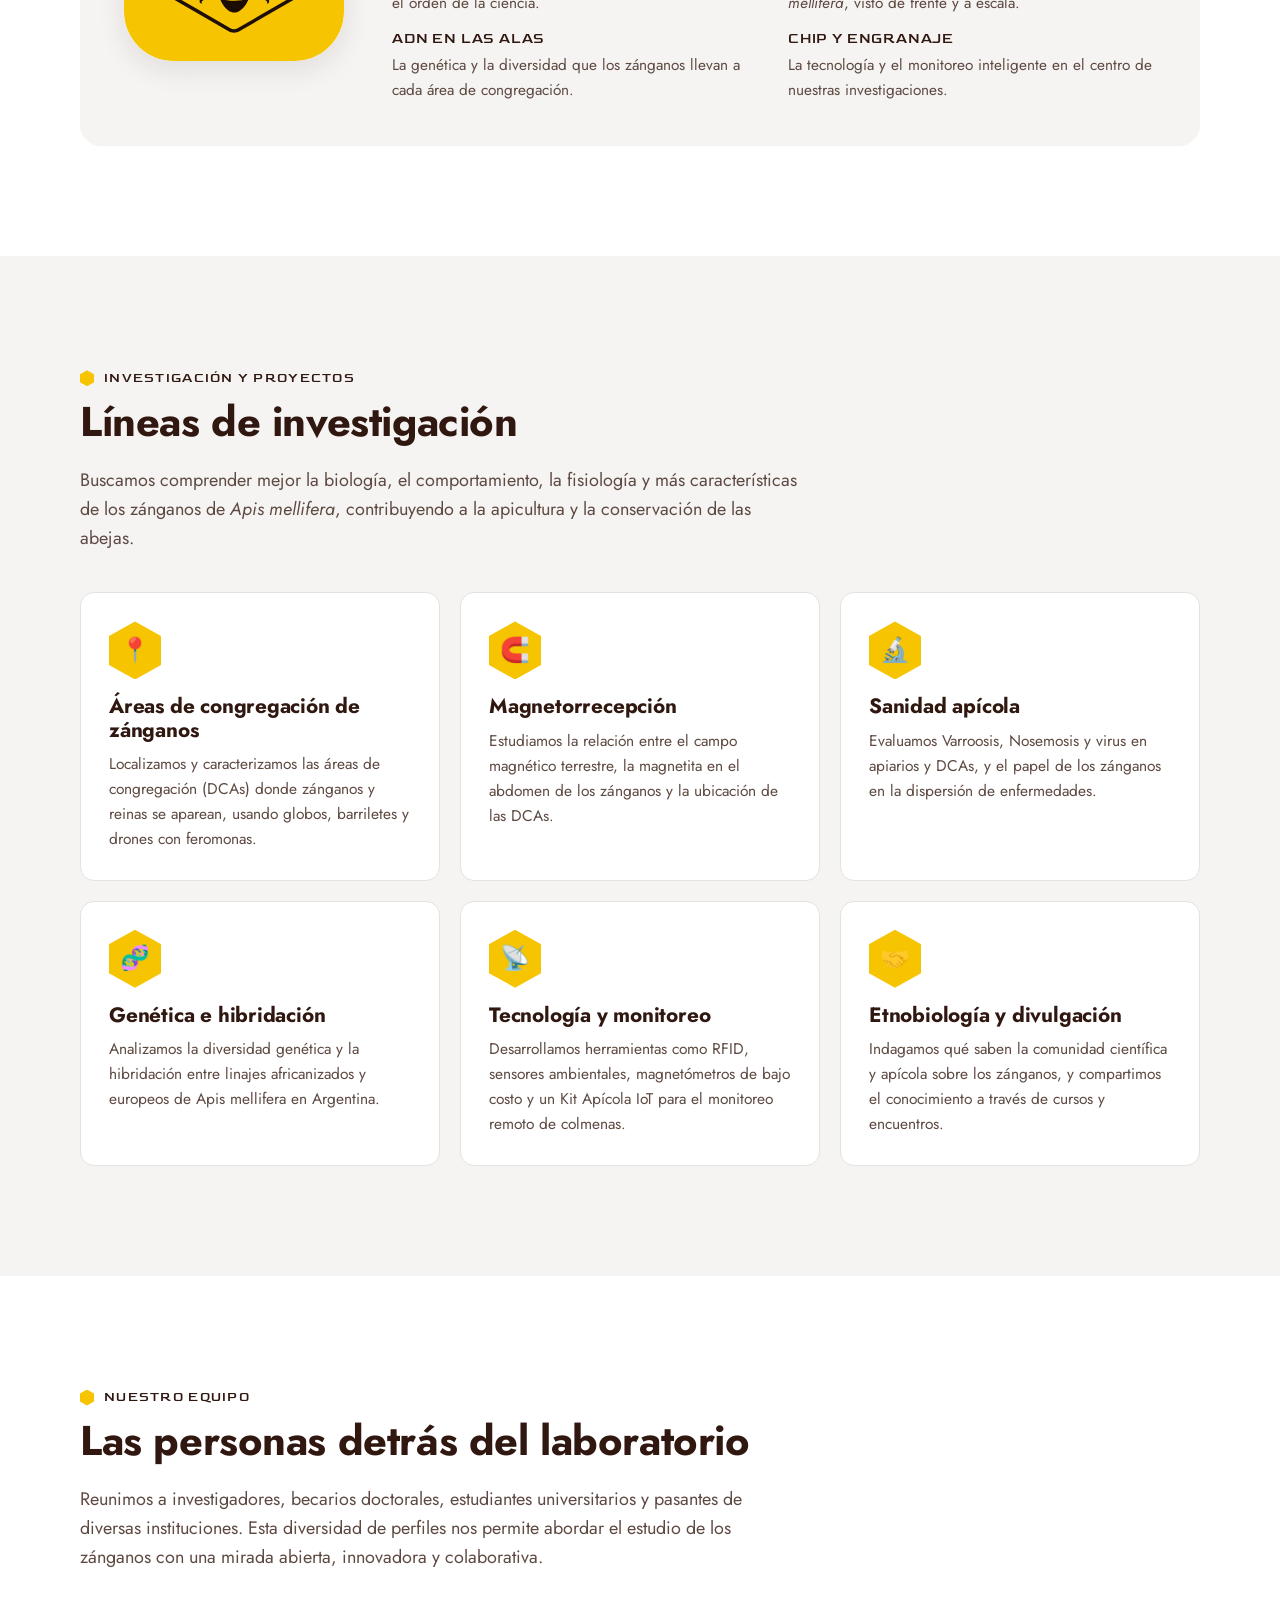
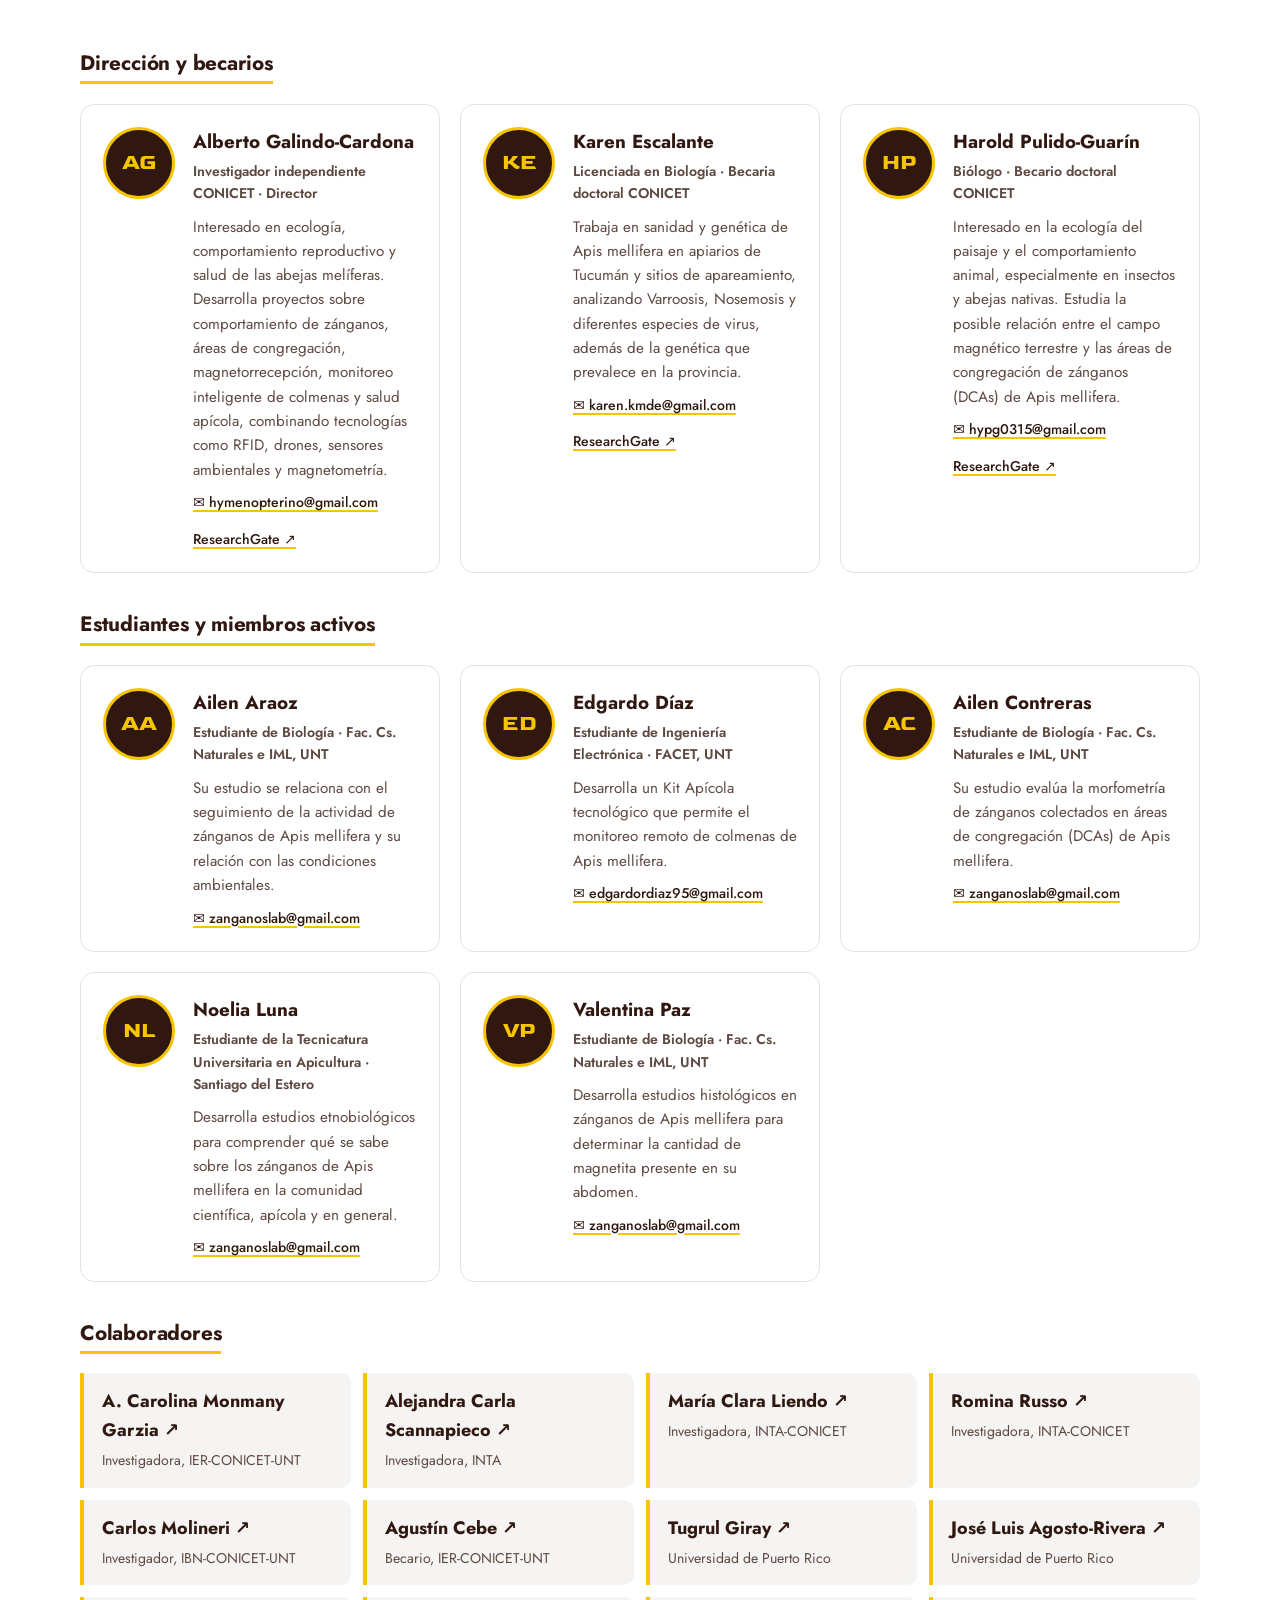
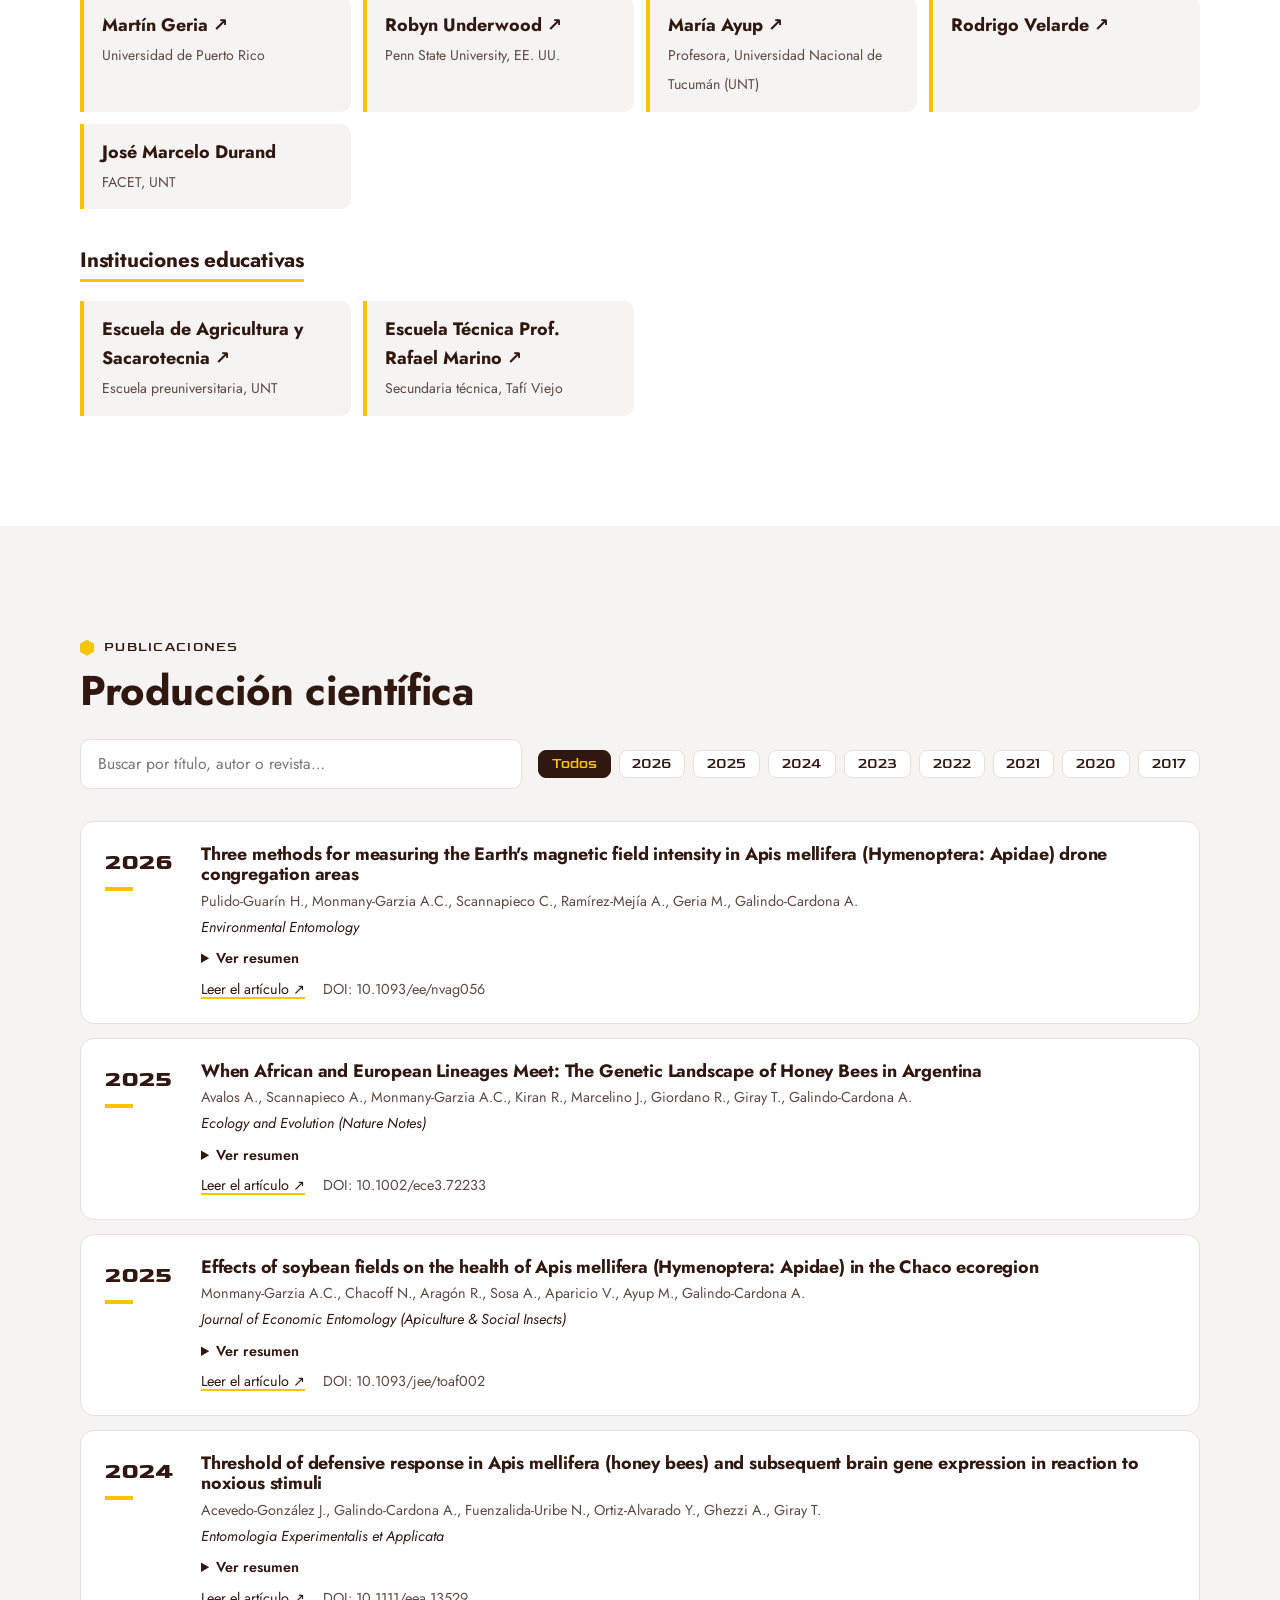
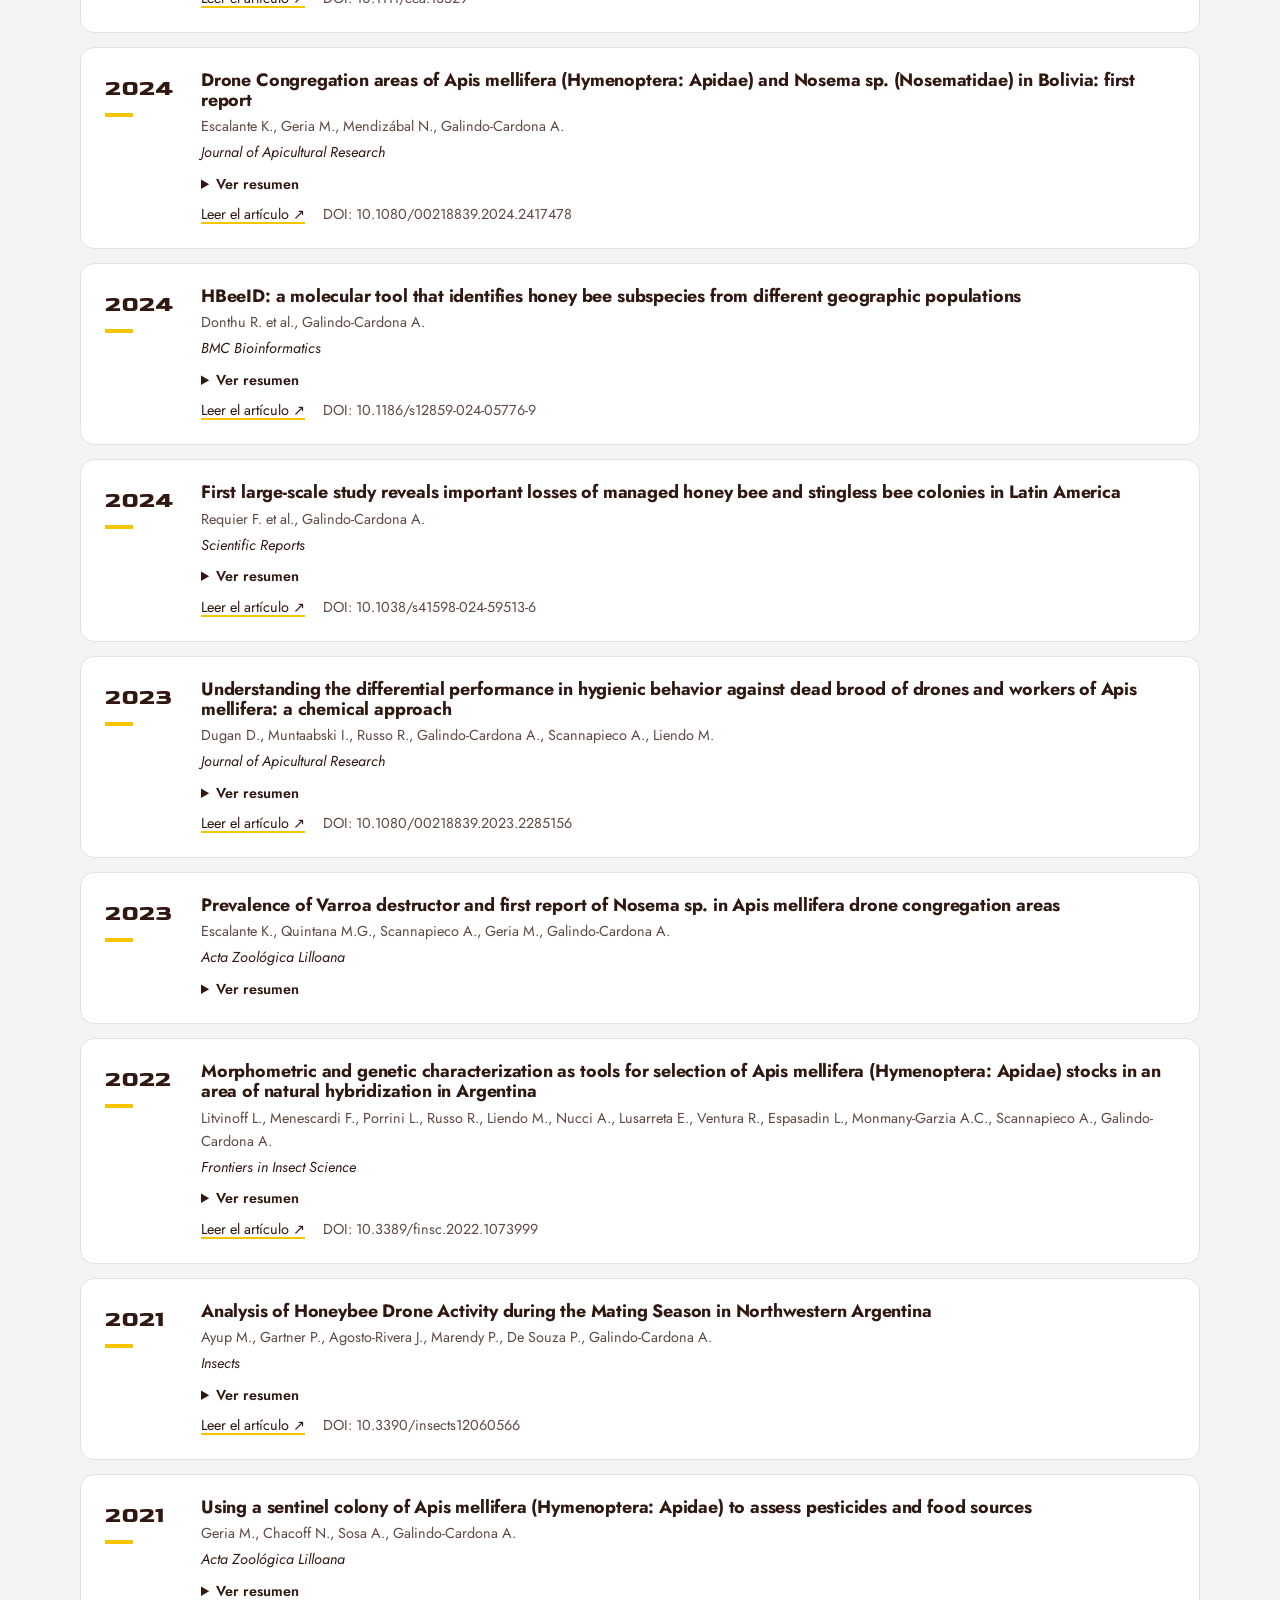
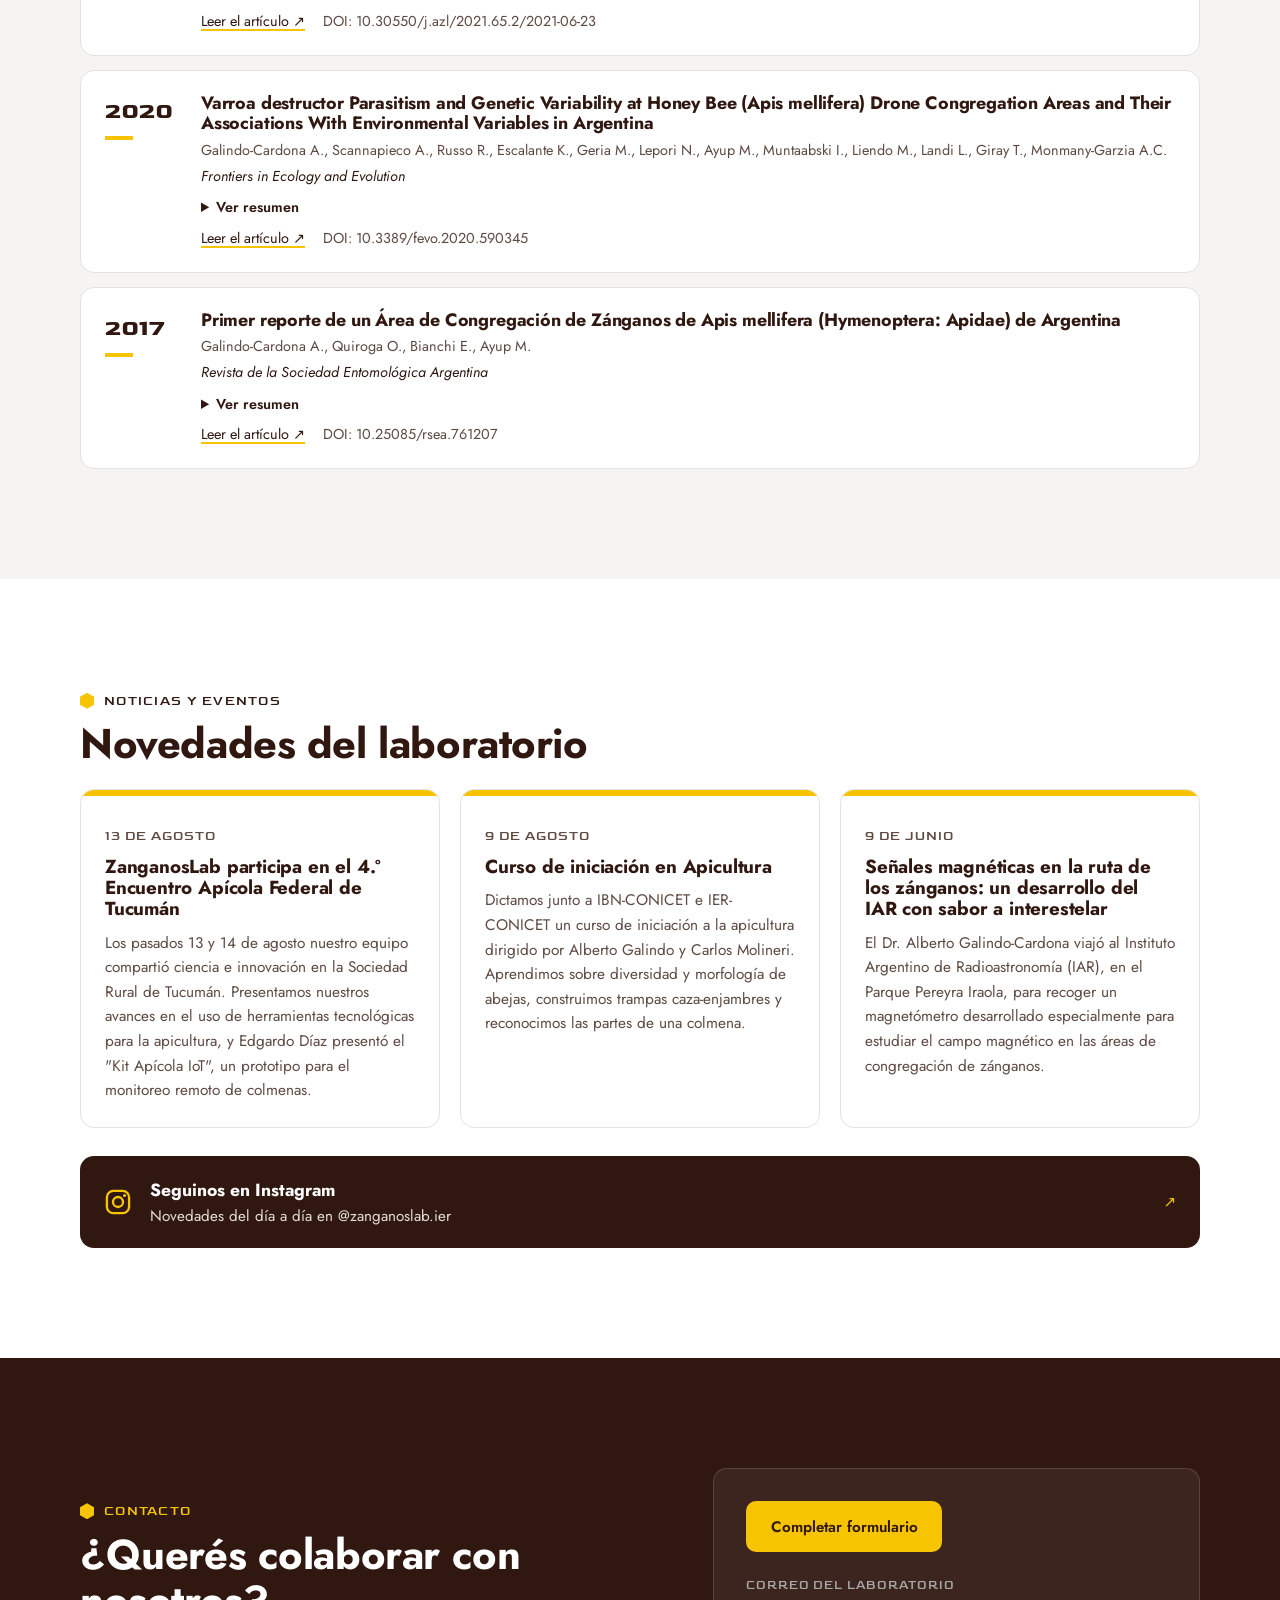
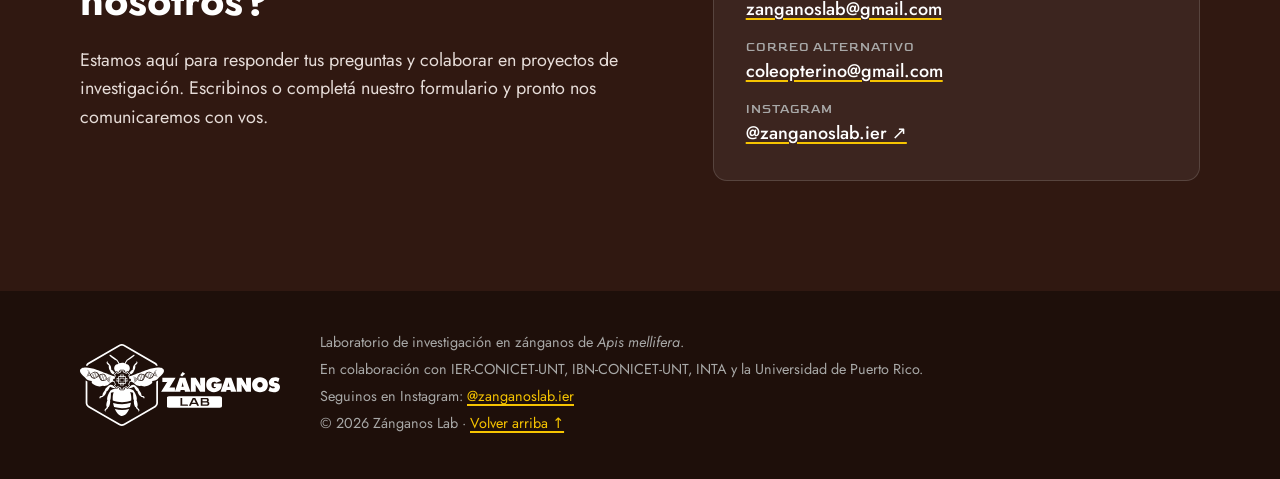
==== commit 2ae0de8c: "Instagram y archivos para google" ====
--- a/index.html
+++ b/index.html
@@ -8,9 +8,14 @@
   <meta name="theme-color" content="#301811">
   <link rel="icon" href="img/logo/icono.svg" type="image/svg+xml">
   <link rel="apple-touch-icon" href="img/logo/icono.png">
+  <link rel="canonical" href="https://zanganoslab-coder.github.io/">
+  <!-- Vista previa al compartir el enlace (WhatsApp, Facebook, LinkedIn…) -->
+  <meta property="og:type" content="website">
+  <meta property="og:url" content="https://zanganoslab-coder.github.io/">
   <meta property="og:title" content="Zánganos Lab">
-  <meta property="og:description" content="Laboratorio de investigación en zánganos de Apis mellifera.">
-  <meta property="og:image" content="img/logo/icono.png">
+  <meta property="og:description" content="Laboratorio de investigación en zánganos de Apis mellifera. Tucumán, Argentina.">
+  <meta property="og:image" content="https://zanganoslab-coder.github.io/img/logo/icono.png">
+  <meta name="twitter:card" content="summary">
   <link rel="preconnect" href="https://fonts.googleapis.com">
   <link rel="preconnect" href="https://fonts.gstatic.com" crossorigin>
   <!-- Manual de identidad: Futura PT (principal) + Goldman (complementaria).
@@ -143,6 +148,11 @@
         <p class="eyebrow">Noticias y eventos</p>
         <h2>Novedades del laboratorio</h2>
         <div class="news" id="noticias-lista"></div>
+        <a class="ig-cta" href="https://www.instagram.com/zanganoslab.ier/" target="_blank" rel="noopener">
+          <svg viewBox="0 0 24 24" width="28" height="28" aria-hidden="true"><rect x="2.5" y="2.5" width="19" height="19" rx="5.5" fill="none" stroke="currentColor" stroke-width="2"/><circle cx="12" cy="12" r="4.3" fill="none" stroke="currentColor" stroke-width="2"/><circle cx="17.6" cy="6.4" r="1.3" fill="currentColor"/></svg>
+          <span><b>Seguinos en Instagram</b>Novedades del día a día en @zanganoslab.ier</span>
+          <span class="ig-flecha" aria-hidden="true">↗</span>
+        </a>
       </div>
     </section>
 
@@ -159,6 +169,7 @@
           <ul>
             <li><span>Correo del laboratorio</span><a href="mailto:zanganoslab@gmail.com">zanganoslab@gmail.com</a></li>
             <li><span>Correo alternativo</span><a href="mailto:coleopterino@gmail.com">coleopterino@gmail.com</a></li>
+            <li><span>Instagram</span><a href="https://www.instagram.com/zanganoslab.ier/" target="_blank" rel="noopener">@zanganoslab.ier ↗</a></li>
           </ul>
         </div>
       </div>
@@ -171,6 +182,7 @@
       <div>
         <p>Laboratorio de investigación en zánganos de <i>Apis mellifera</i>.</p>
         <p>En colaboración con IER-CONICET-UNT, IBN-CONICET-UNT, INTA y la Universidad de Puerto Rico.</p>
+        <p>Seguinos en Instagram: <a href="https://www.instagram.com/zanganoslab.ier/" target="_blank" rel="noopener">@zanganoslab.ier</a></p>
         <p>© <span id="anio"></span> Zánganos Lab · <a href="#top">Volver arriba ↑</a></p>
       </div>
     </div>
--- a/css/styles.css
+++ b/css/styles.css
@@ -221,6 +221,19 @@
 .footer-grid { display: grid; grid-template-columns: auto 1fr; gap: 40px; align-items: center; }
 .footer-logo { width: 200px; height: auto; }
 .footer-grid p { margin: 0 0 4px; }
+
+/* ---------- Invitación a Instagram ---------- */
+.ig-cta {
+  display: flex; align-items: center; gap: 18px; margin-top: 28px; padding: 20px 24px;
+  background: var(--cafe); color: var(--blanco); border-radius: var(--radio); text-decoration: none;
+  transition: transform .2s, box-shadow .2s;
+}
+.ig-cta:hover { transform: translateY(-2px); box-shadow: var(--sombra); }
+.ig-cta svg { color: var(--amarillo); flex: none; }
+.ig-cta b { display: block; font-size: 1.1rem; }
+.ig-cta span { font-size: .95rem; color: #e6dcd8; }
+.ig-cta b { color: var(--blanco); }
+.ig-flecha { margin-left: auto; font-size: 1.4rem; color: var(--amarillo) !important; }
 
 /* ---------- Animación al hacer scroll ---------- */
 .reveal { opacity: 0; transform: translateY(16px); transition: opacity .6s ease, transform .6s ease; }
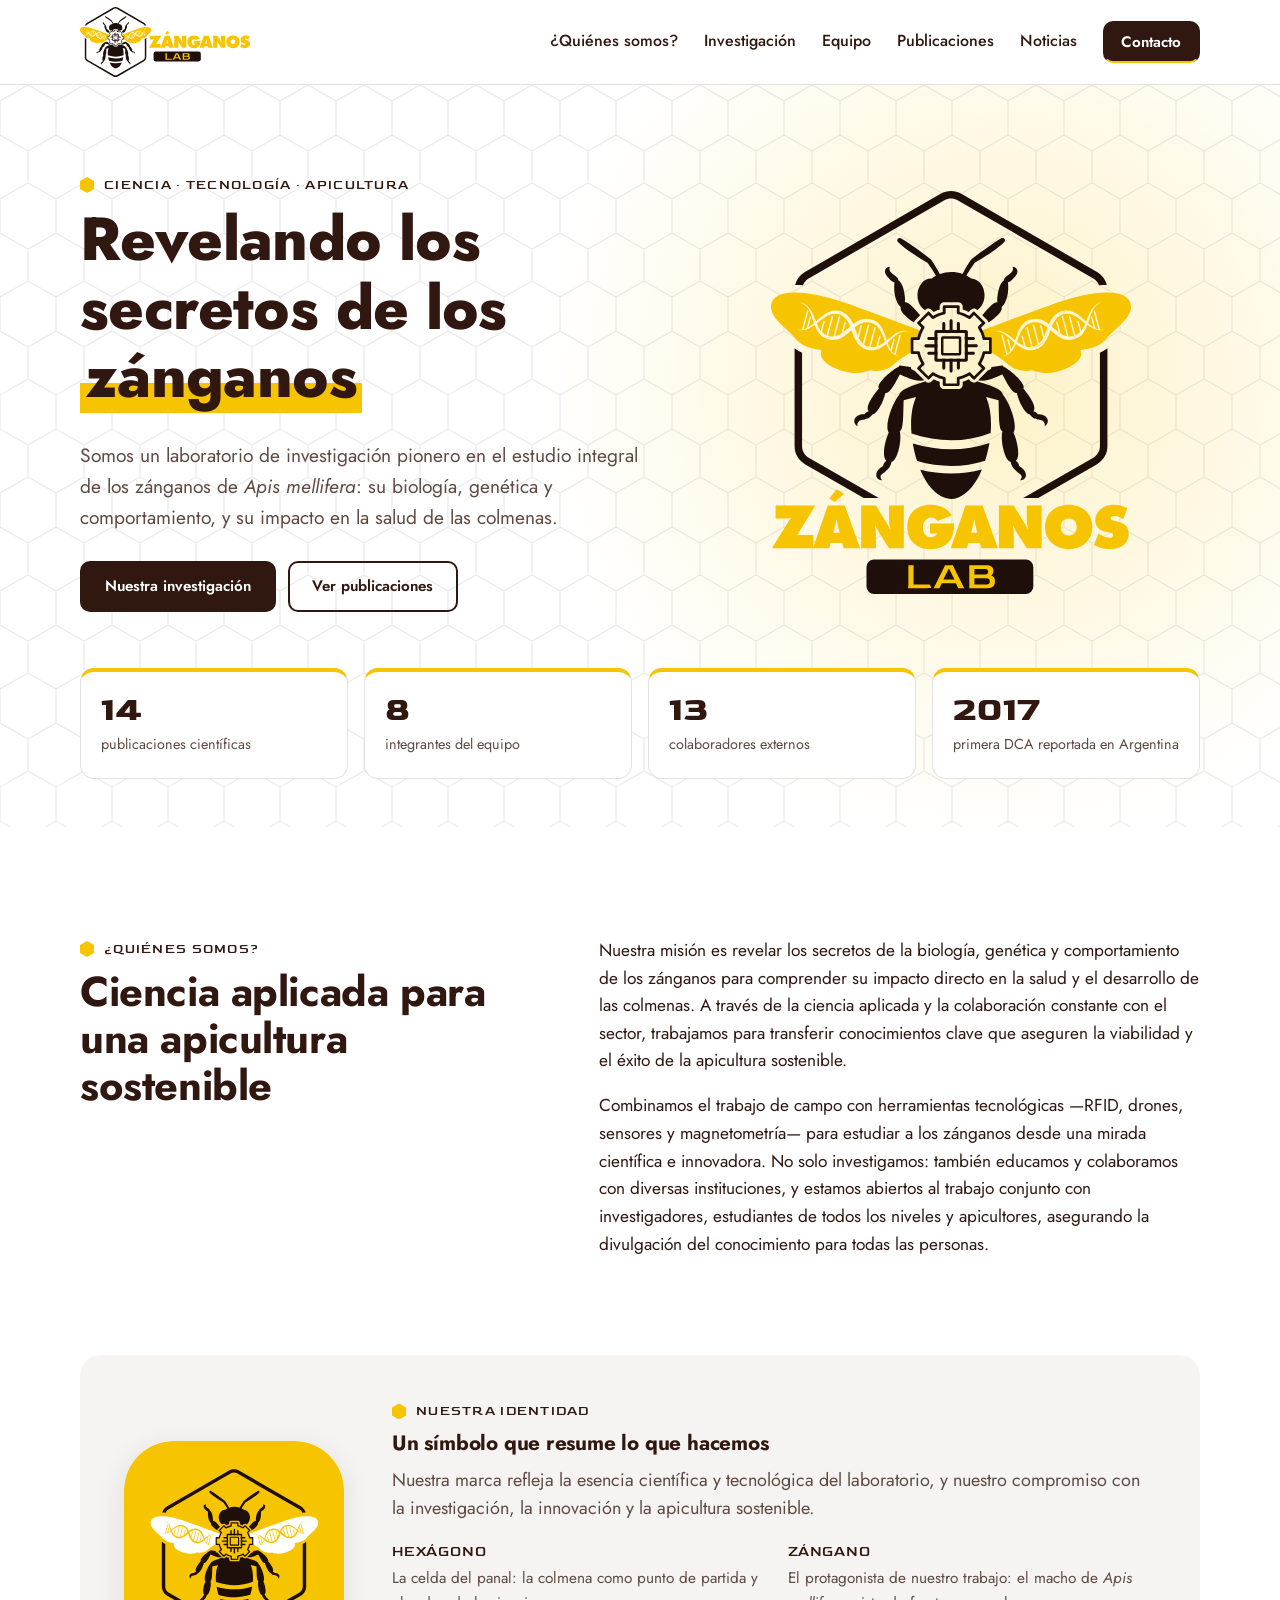
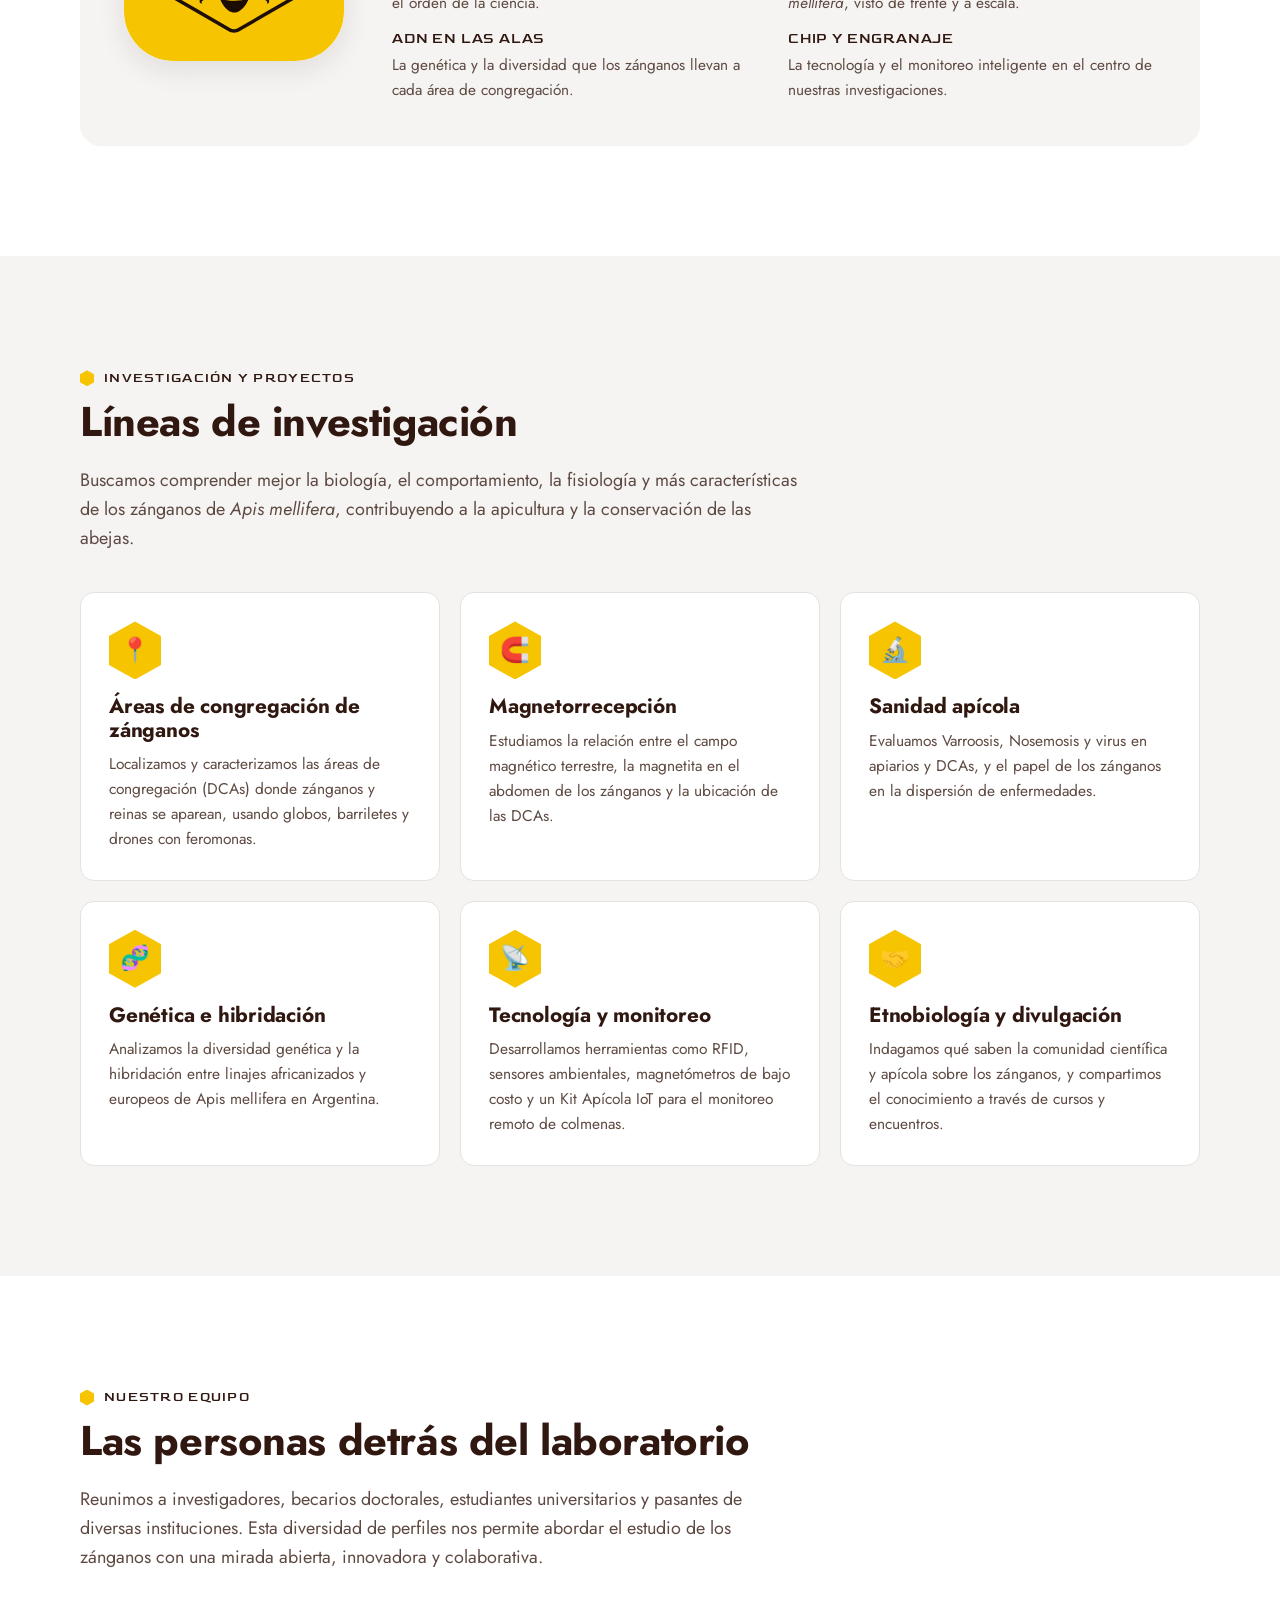
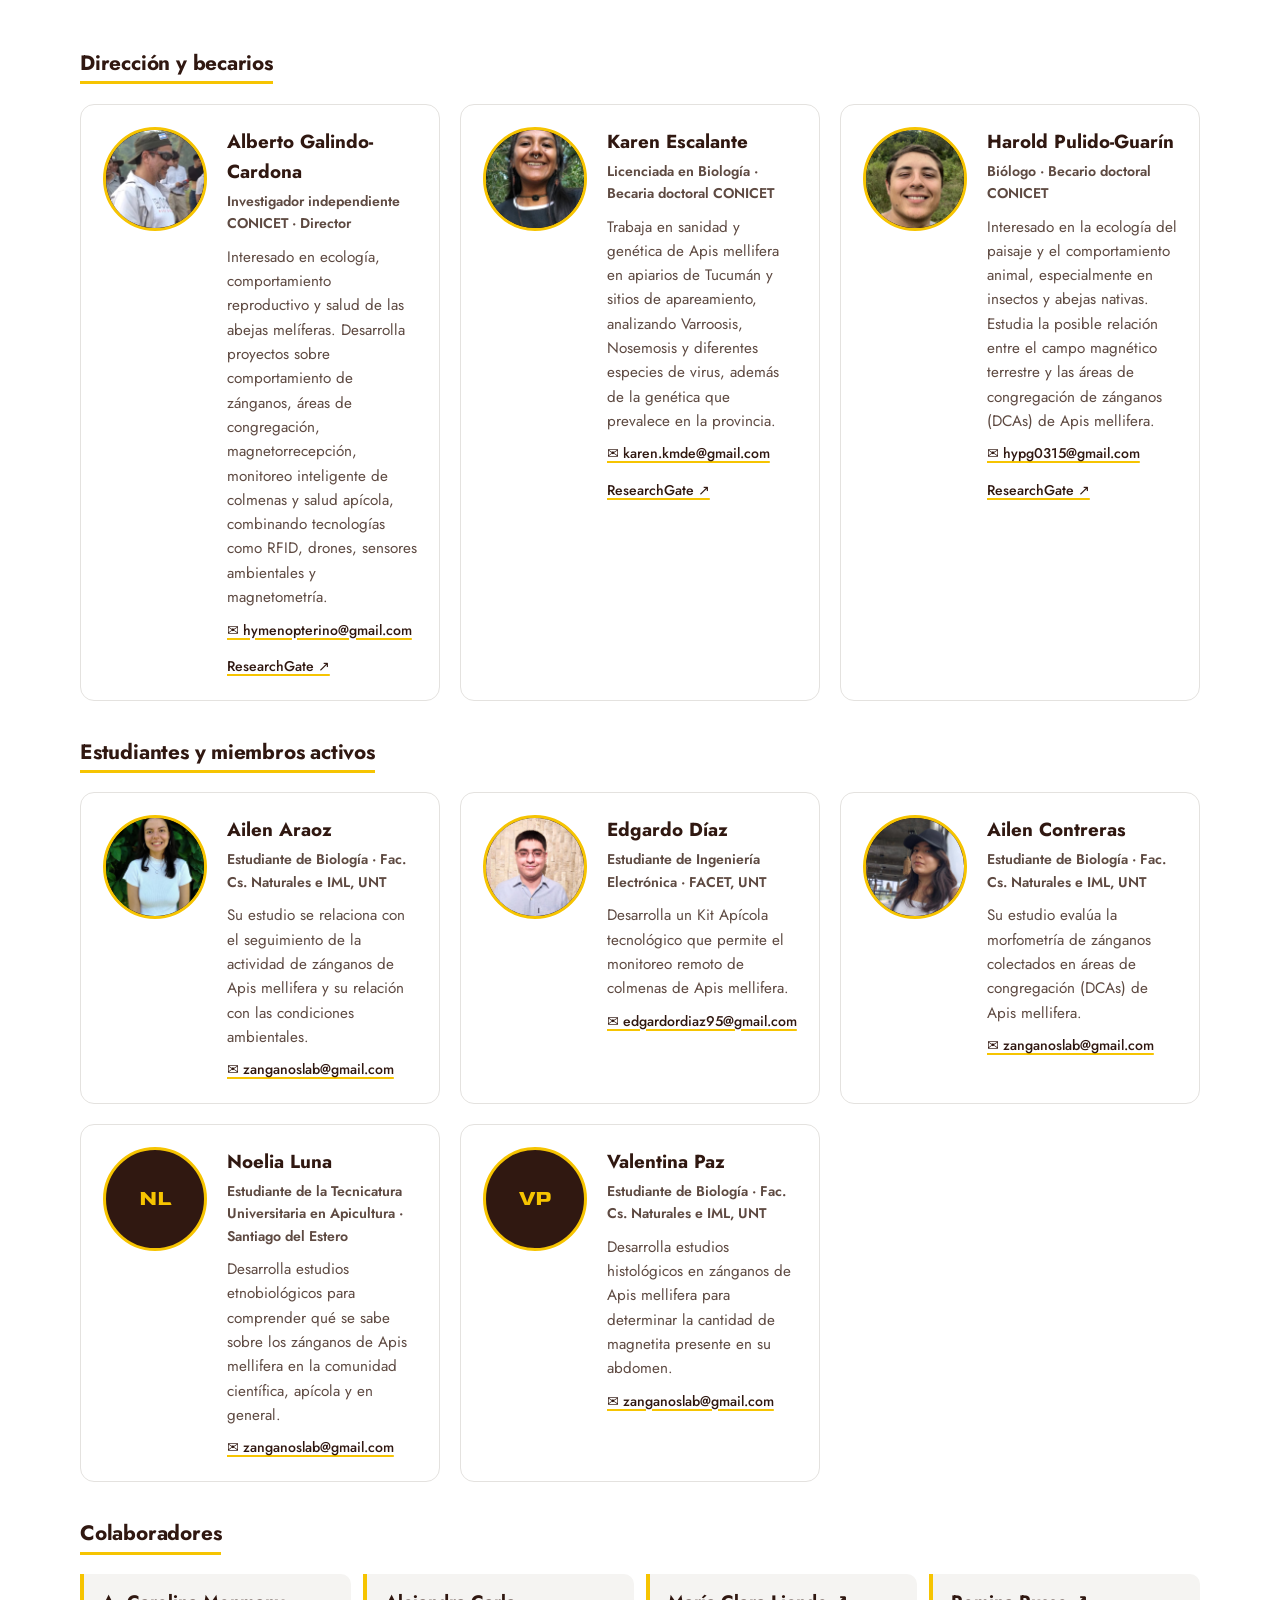
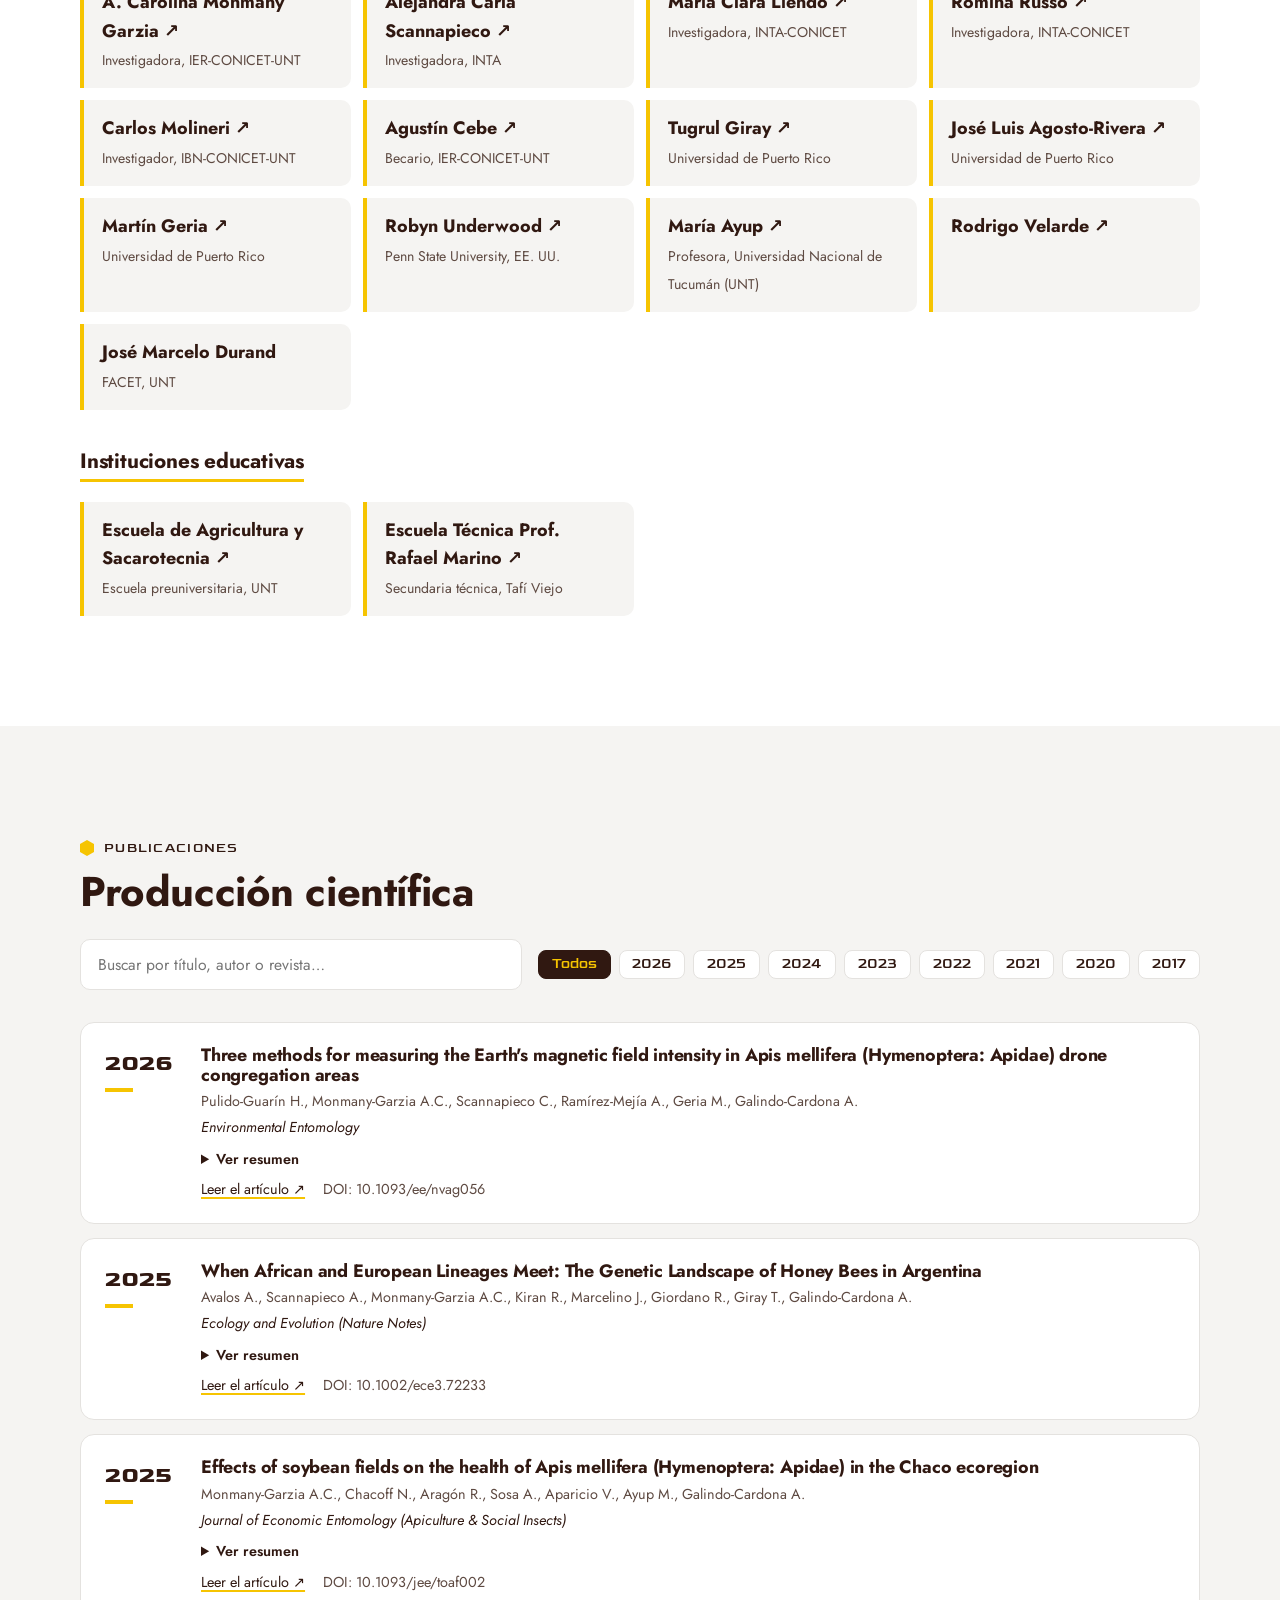
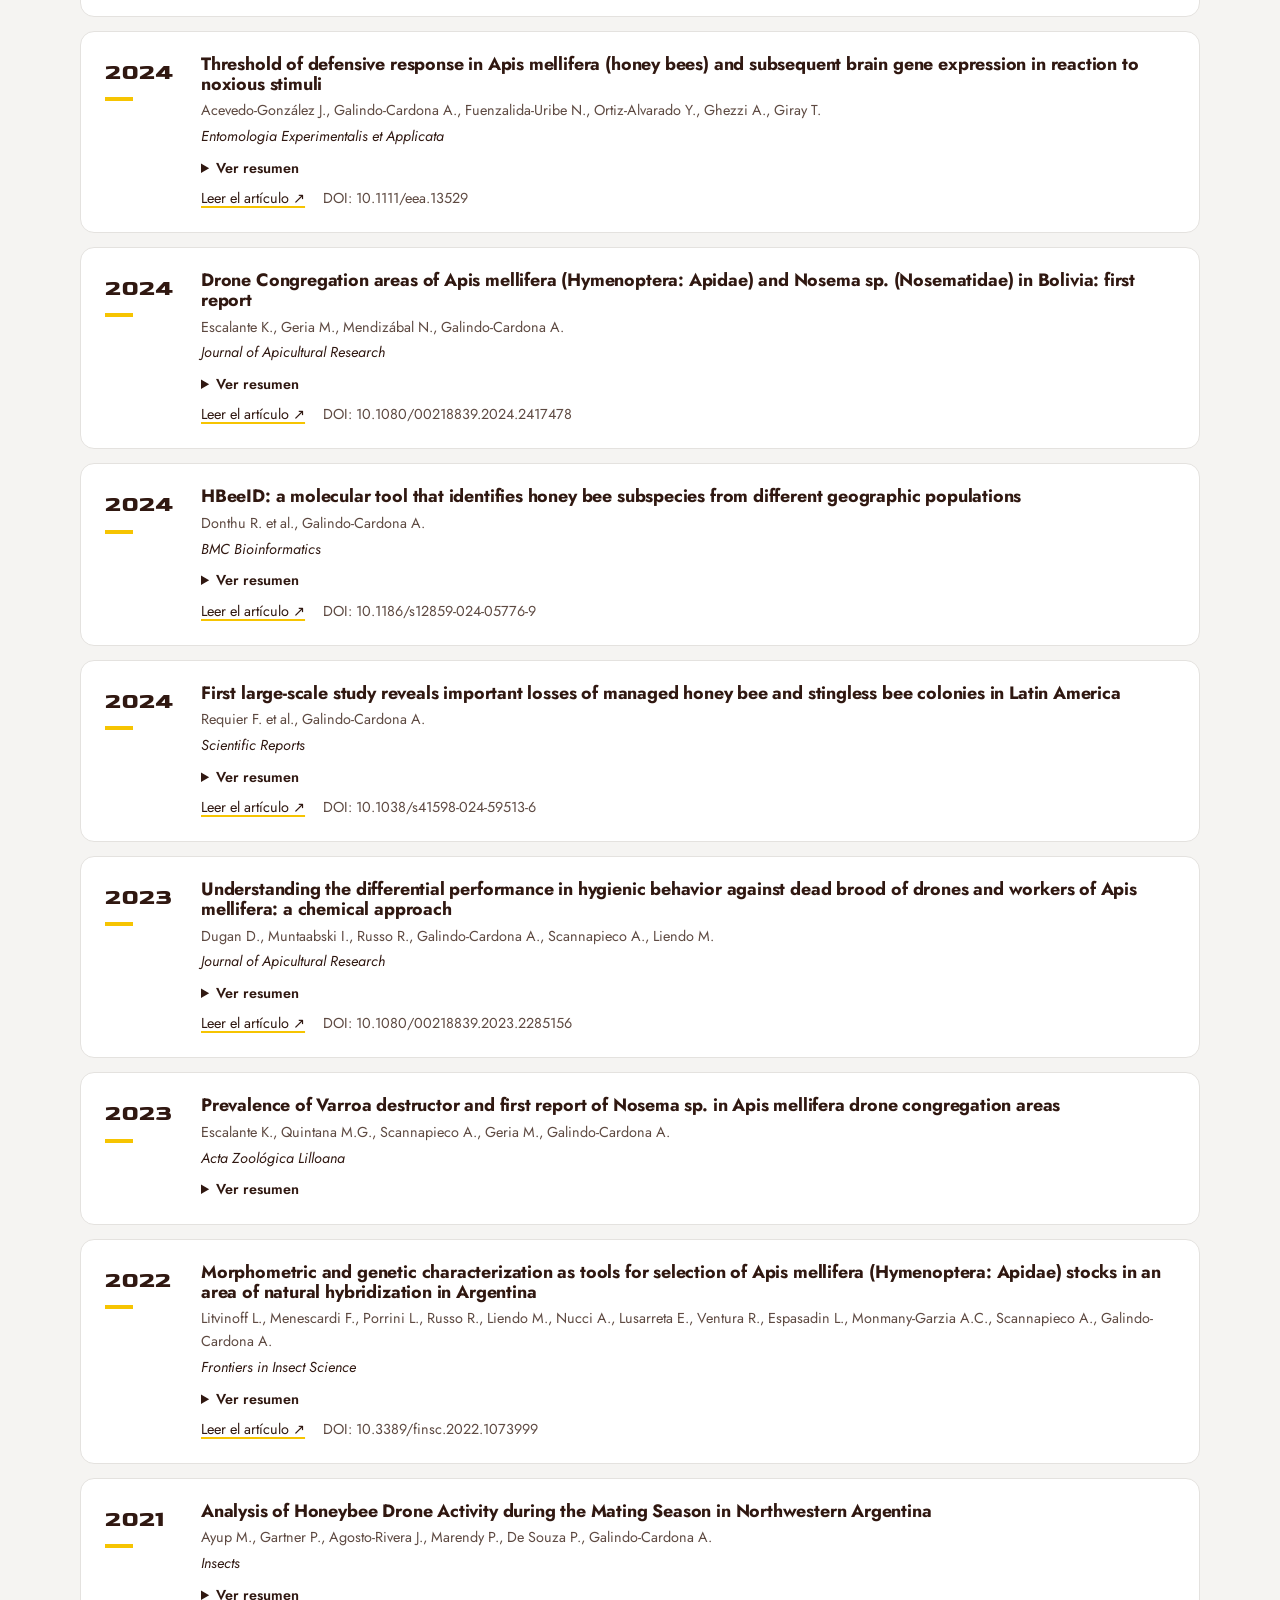
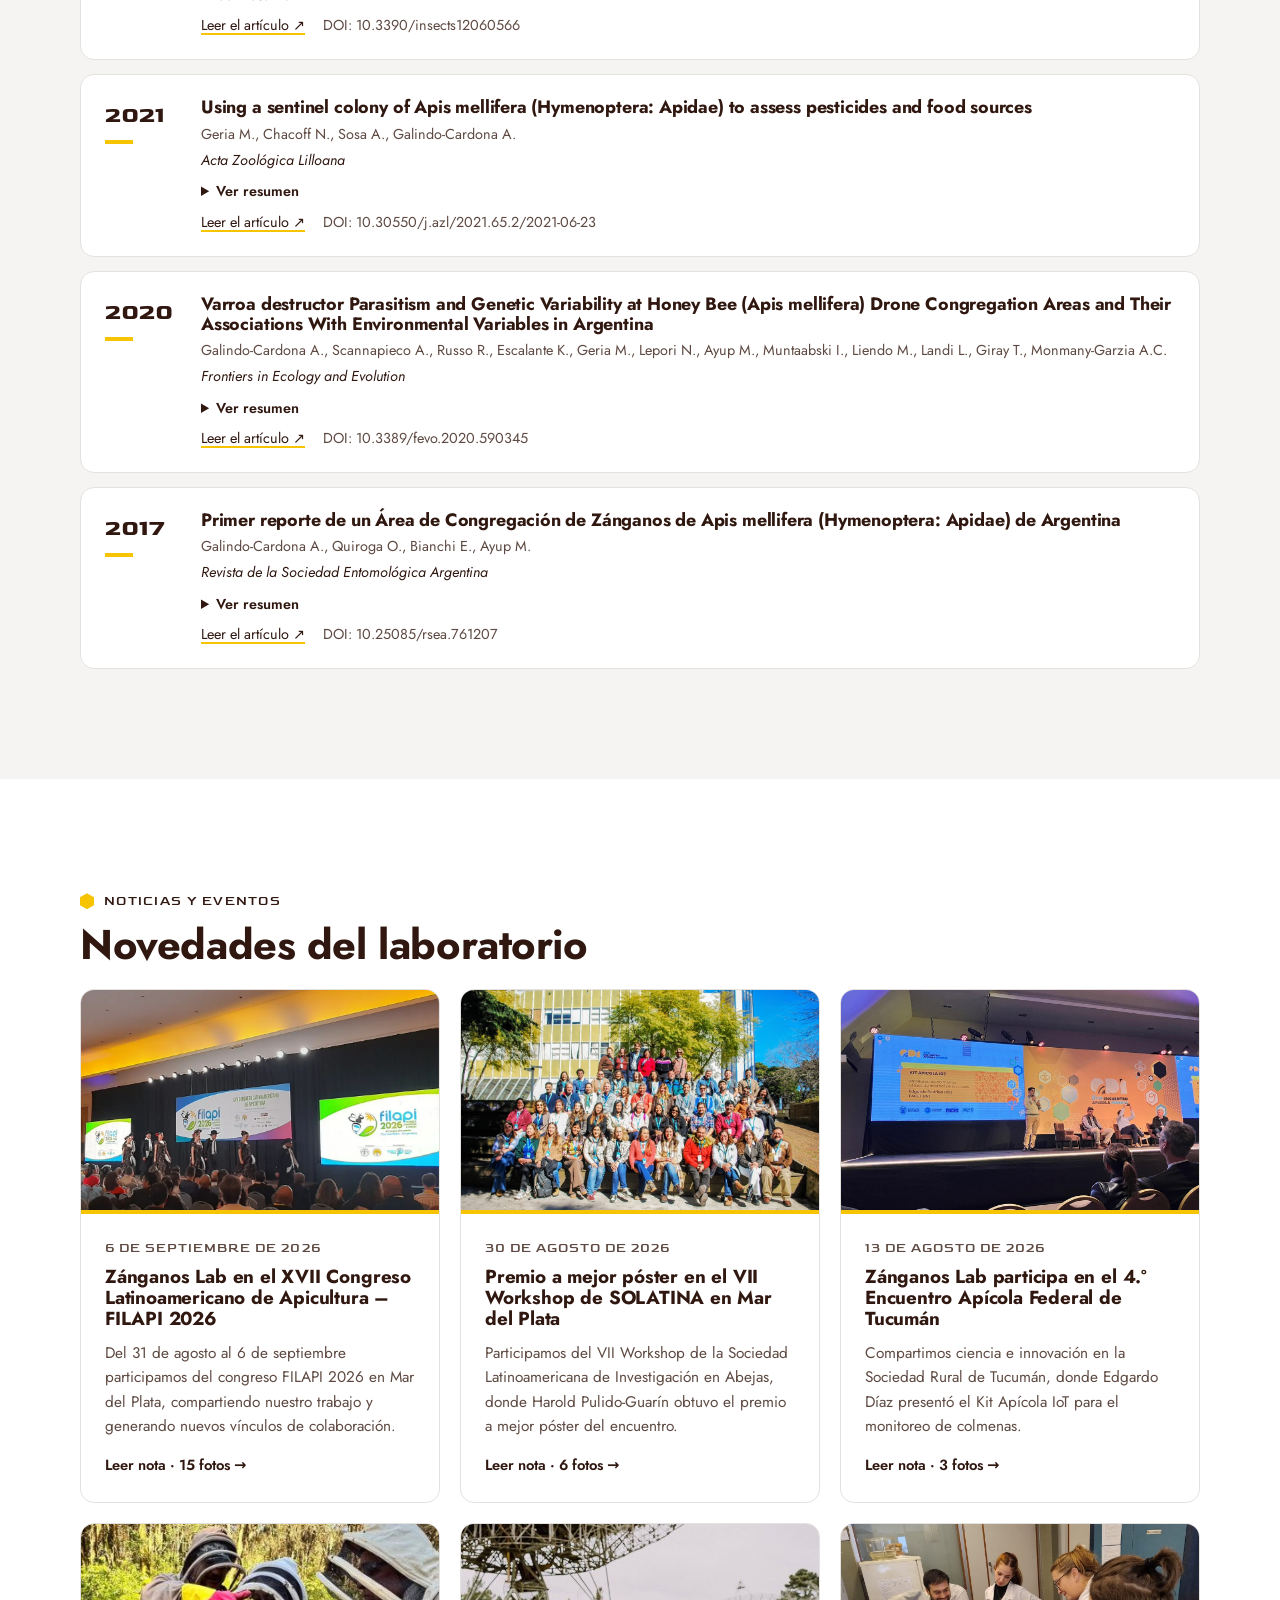
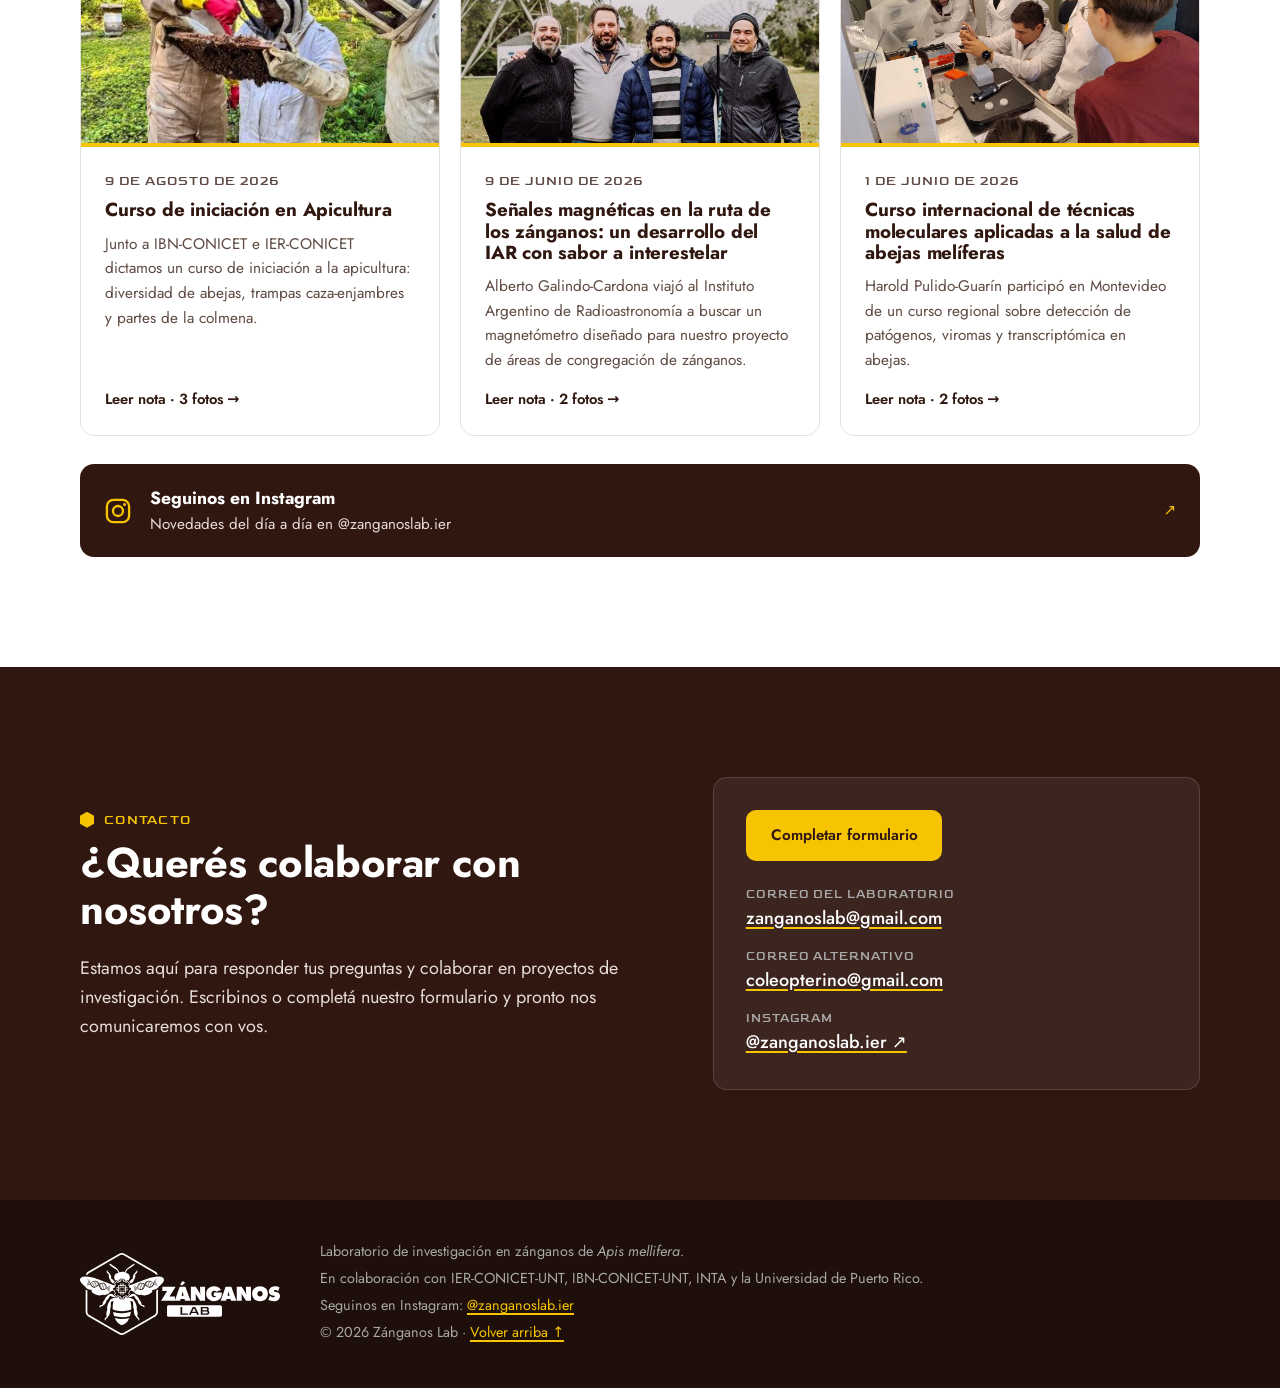
==== commit 30f98764: "version sin cache para actualizarse" ====
--- a/index.html
+++ b/index.html
@@ -21,7 +21,7 @@
   <!-- Manual de identidad: Futura PT (principal) + Goldman (complementaria).
        Futura PT es de pago (Adobe Fonts); Jost es su equivalente libre más cercano. -->
   <link href="https://fonts.googleapis.com/css2?family=Goldman:wght@400;700&family=Jost:wght@300;400;500;600;700;800&display=swap" rel="stylesheet">
-  <link rel="stylesheet" href="css/styles.css">
+  <link rel="stylesheet" href="css/styles.css?v=20261019">
 </head>
 <body id="top">
 
@@ -188,7 +188,7 @@
     </div>
   </footer>
 
-  <script src="js/datos.js"></script>
-  <script src="js/main.js"></script>
+  <script src="js/datos.js?v=20261019"></script>
+  <script src="js/main.js?v=20261019"></script>
 </body>
 </html>
--- a/css/styles.css
+++ b/css/styles.css
@@ -143,11 +143,11 @@
 .group-title { margin: 2.5rem 0 1.2rem; padding-bottom: .4rem; border-bottom: 3px solid var(--amarillo); display: inline-block; }
 .team { display: grid; grid-template-columns: repeat(auto-fill, minmax(320px, 1fr)); gap: 20px; }
 .persona {
-  display: grid; grid-template-columns: 72px 1fr; gap: 18px; align-items: start;
+  display: grid; grid-template-columns: 104px 1fr; gap: 20px; align-items: start;
   background: var(--blanco); border: 1px solid var(--borde); border-radius: var(--radio); padding: 22px;
 }
 .avatar {
-  width: 72px; height: 72px; border-radius: 50%; object-fit: cover;
+  width: 104px; height: 104px; border-radius: 50%; object-fit: cover; object-position: center 25%;
   background: var(--cafe); color: var(--amarillo); display: grid; place-items: center;
   font-family: var(--tech); font-weight: 700; font-size: 1.3rem; border: 3px solid var(--amarillo);
 }
@@ -196,12 +196,47 @@
 
 /* ---------- Noticias ---------- */
 .news { display: grid; grid-template-columns: repeat(auto-fill, minmax(300px, 1fr)); gap: 20px; }
-.nota { background: var(--blanco); border: 1px solid var(--borde); border-radius: var(--radio); overflow: hidden; display: flex; flex-direction: column; }
+.nota {
+  background: var(--blanco); border: 1px solid var(--borde); border-radius: var(--radio); overflow: hidden;
+  display: flex; flex-direction: column; color: inherit; text-decoration: none;
+  transition: transform .2s, box-shadow .2s;
+}
+a.nota:hover { transform: translateY(-3px); box-shadow: var(--sombra); }
+a.nota:hover h3 { text-decoration: underline; text-decoration-color: var(--amarillo); text-decoration-thickness: 2px; }
 .nota .franja { height: 6px; background: var(--amarillo); }
-.nota-body { padding: 24px; }
+.nota-portada { width: 100%; aspect-ratio: 16 / 10; object-fit: cover; border-bottom: 4px solid var(--amarillo); background: var(--fondo-alt); }
+.nota-body { padding: 24px; display: flex; flex-direction: column; flex: 1; }
 .nota time { font-family: var(--tech); font-size: .8rem; text-transform: uppercase; letter-spacing: .08em; color: var(--cafe-suave); }
 .nota h3 { font-size: 1.18rem; margin: .4em 0 .6em; }
-.nota p { font-size: .96rem; color: var(--cafe-suave); margin: 0; }
+.nota p { font-size: .96rem; color: var(--cafe-suave); margin: 0 0 1em; }
+.nota-mas { margin-top: auto; font-weight: 600; font-size: .92rem; }
+
+/* ---------- Página de una noticia ---------- */
+.articulo { max-width: 860px; }
+.articulo h1 { font-size: clamp(2rem, 4.4vw, 3rem); }
+.articulo-fecha { display: block; font-family: var(--tech); text-transform: uppercase; letter-spacing: .08em; font-size: .85rem; color: var(--cafe-suave); margin-bottom: 1.6rem; }
+.articulo-portada, .galeria button { padding: 0; border: 0; background: none; cursor: zoom-in; display: block; width: 100%; }
+.articulo-portada img { width: 100%; max-height: 520px; object-fit: cover; border-radius: var(--radio); }
+.articulo-texto { margin: 2rem 0; }
+.articulo-texto p { font-size: 1.1rem; line-height: 1.75; }
+.galeria-titulo { font-size: 1.5rem; margin-top: 2.5rem; }
+.galeria-titulo span { font-family: var(--tech); font-size: .85rem; color: var(--cafe-suave); font-weight: 400; margin-left: 8px; }
+.galeria { display: grid; grid-template-columns: repeat(auto-fill, minmax(min(180px, 42vw), 1fr)); gap: 10px; }
+.galeria img { width: 100%; aspect-ratio: 1; object-fit: cover; border-radius: 10px; transition: transform .2s, opacity .2s; }
+.galeria button:hover img { transform: scale(1.03); opacity: .9; }
+.otras { margin-top: clamp(56px, 8vw, 90px); padding-top: 40px; border-top: 1px solid var(--borde); }
+.otras > p { margin-top: 28px; }
+
+/* Visor de fotos ampliadas */
+.visor { position: fixed; inset: 0; z-index: 100; background: rgba(30, 15, 10, .94); display: grid; place-items: center; padding: 56px 16px; }
+.visor[hidden] { display: none; }
+.visor img { max-width: min(1100px, 100%); max-height: calc(100vh - 120px); object-fit: contain; border-radius: 8px; }
+.visor button { position: absolute; background: none; border: 0; color: var(--blanco); cursor: pointer; font-size: 2rem; line-height: 1; padding: 12px; }
+.visor button:hover, .visor button:focus-visible { color: var(--amarillo); }
+.visor-cerrar { top: 8px; right: 12px; }
+.visor-ant { left: 4px; top: 50%; transform: translateY(-50%); font-size: 3.2rem !important; }
+.visor-sig { right: 4px; top: 50%; transform: translateY(-50%); font-size: 3.2rem !important; }
+.visor-contador { position: absolute; bottom: 14px; left: 0; right: 0; text-align: center; color: var(--gris); font-family: var(--tech); font-size: .9rem; margin: 0; }
 
 /* ---------- Contacto (versión sobre fondo oscuro) ---------- */
 .contact { background: var(--cafe); color: var(--blanco); }
@@ -269,7 +304,7 @@
 @media (max-width: 520px) {
   .brand img { width: 160px; }
   .team, .cards, .news, .simbolos { grid-template-columns: 1fr; }
-  .persona { grid-template-columns: 56px 1fr; padding: 18px; }
-  .avatar { width: 56px; height: 56px; font-size: 1.05rem; }
+  .persona { grid-template-columns: 76px 1fr; gap: 16px; padding: 18px; }
+  .avatar { width: 76px; height: 76px; font-size: 1.1rem; }
   .pub { grid-template-columns: 1fr; gap: 4px; padding: 18px; }
 }
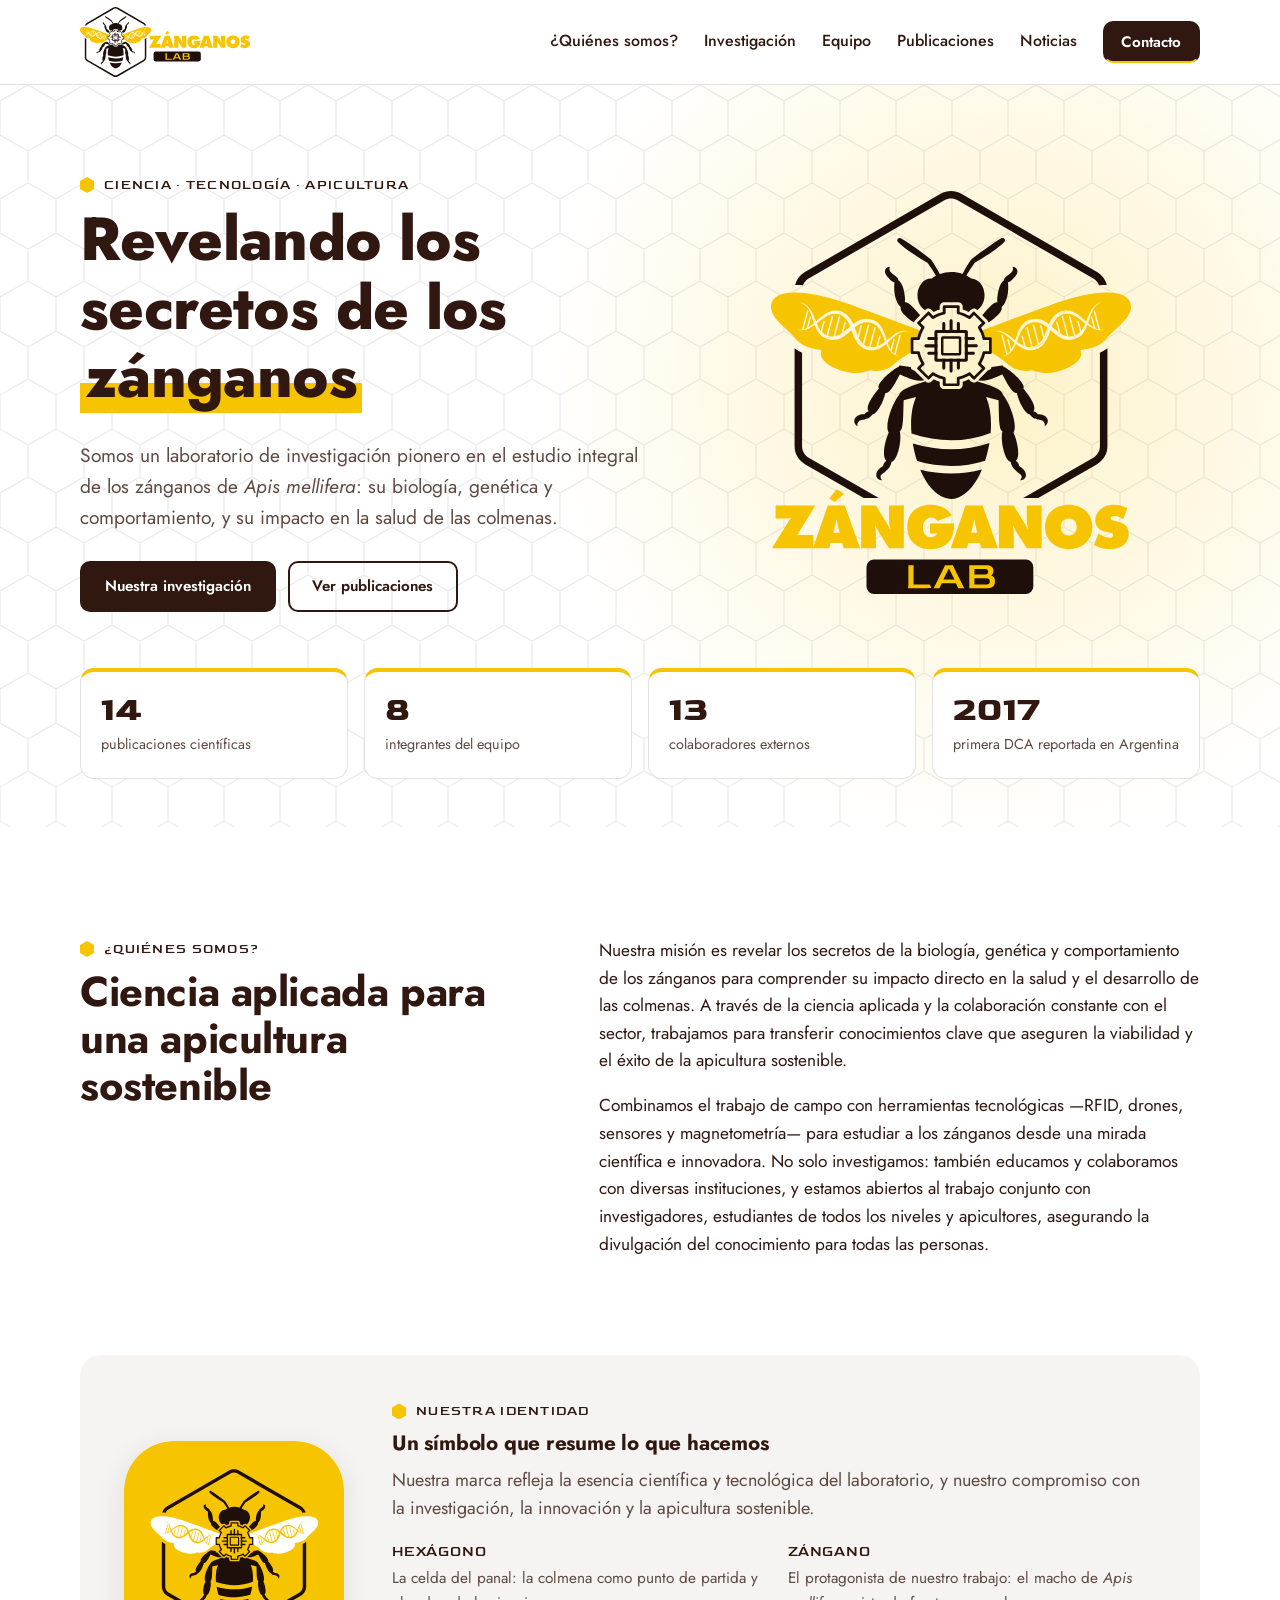
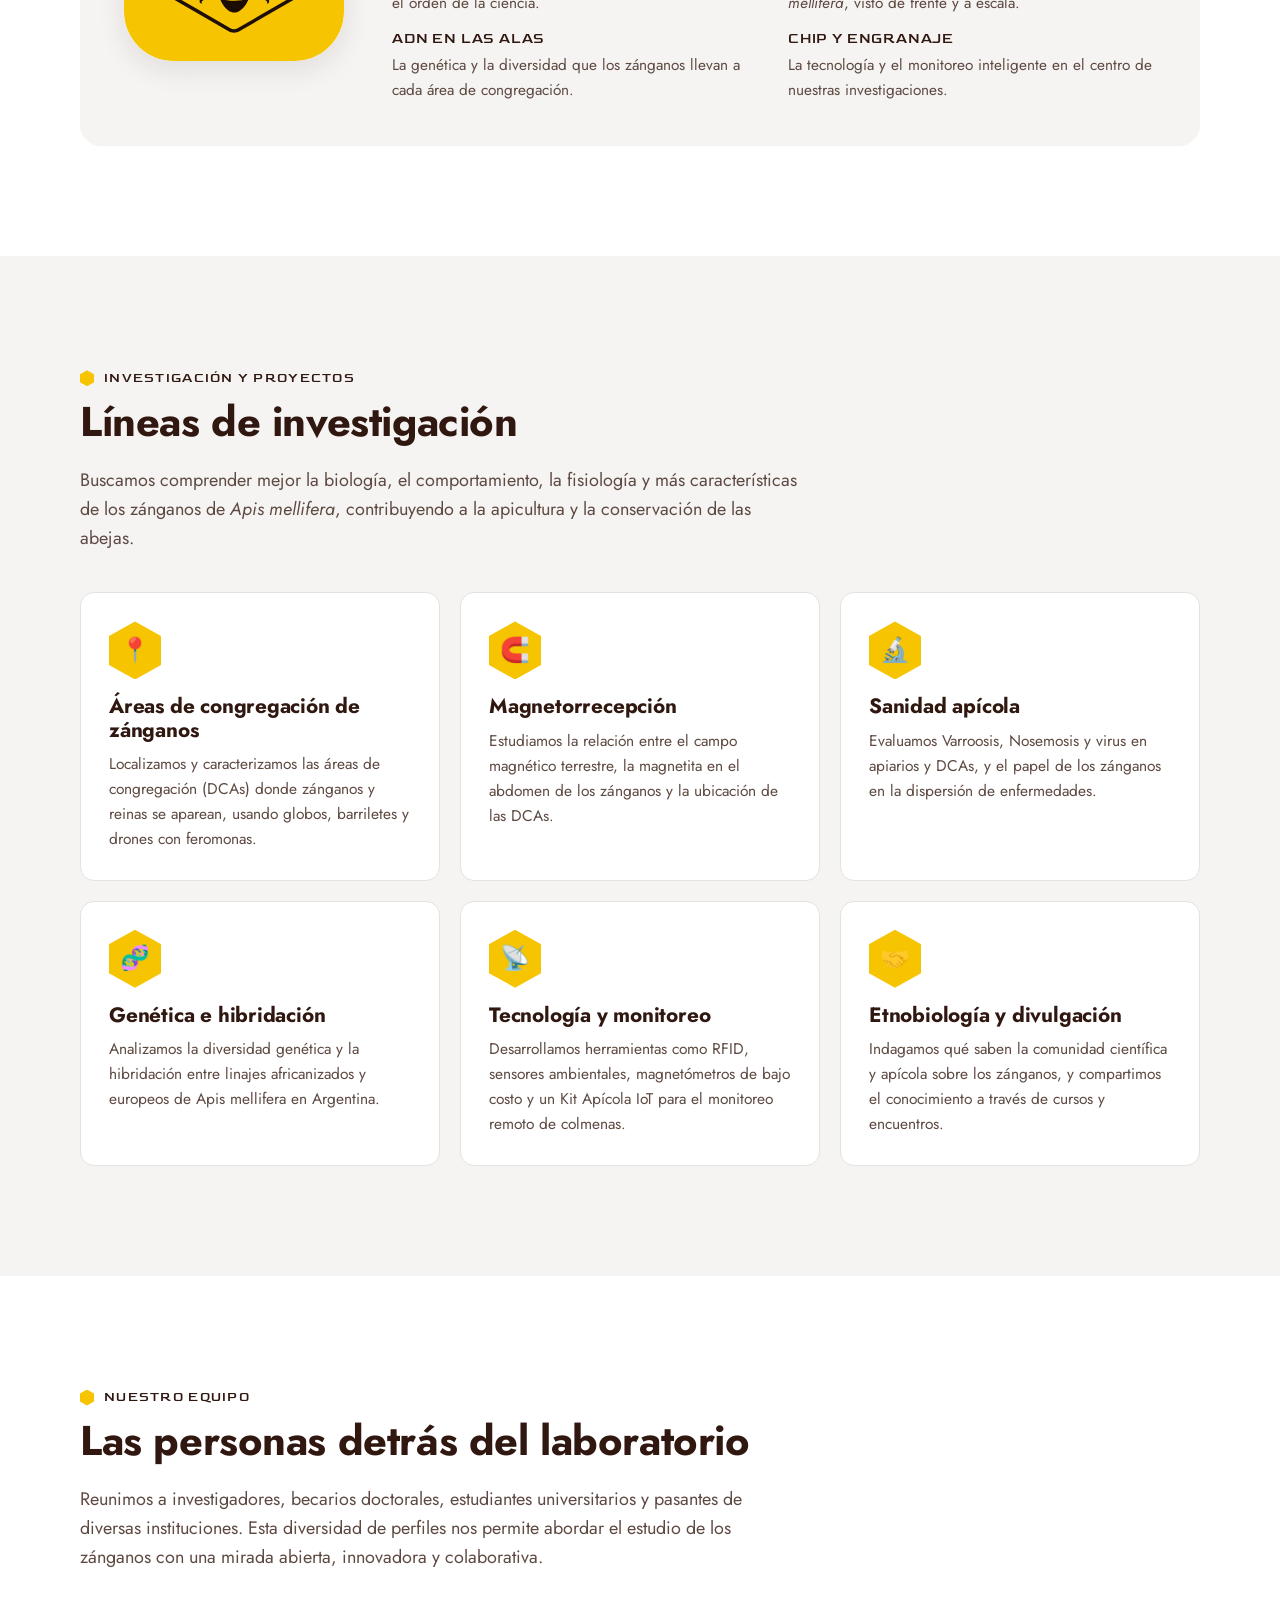
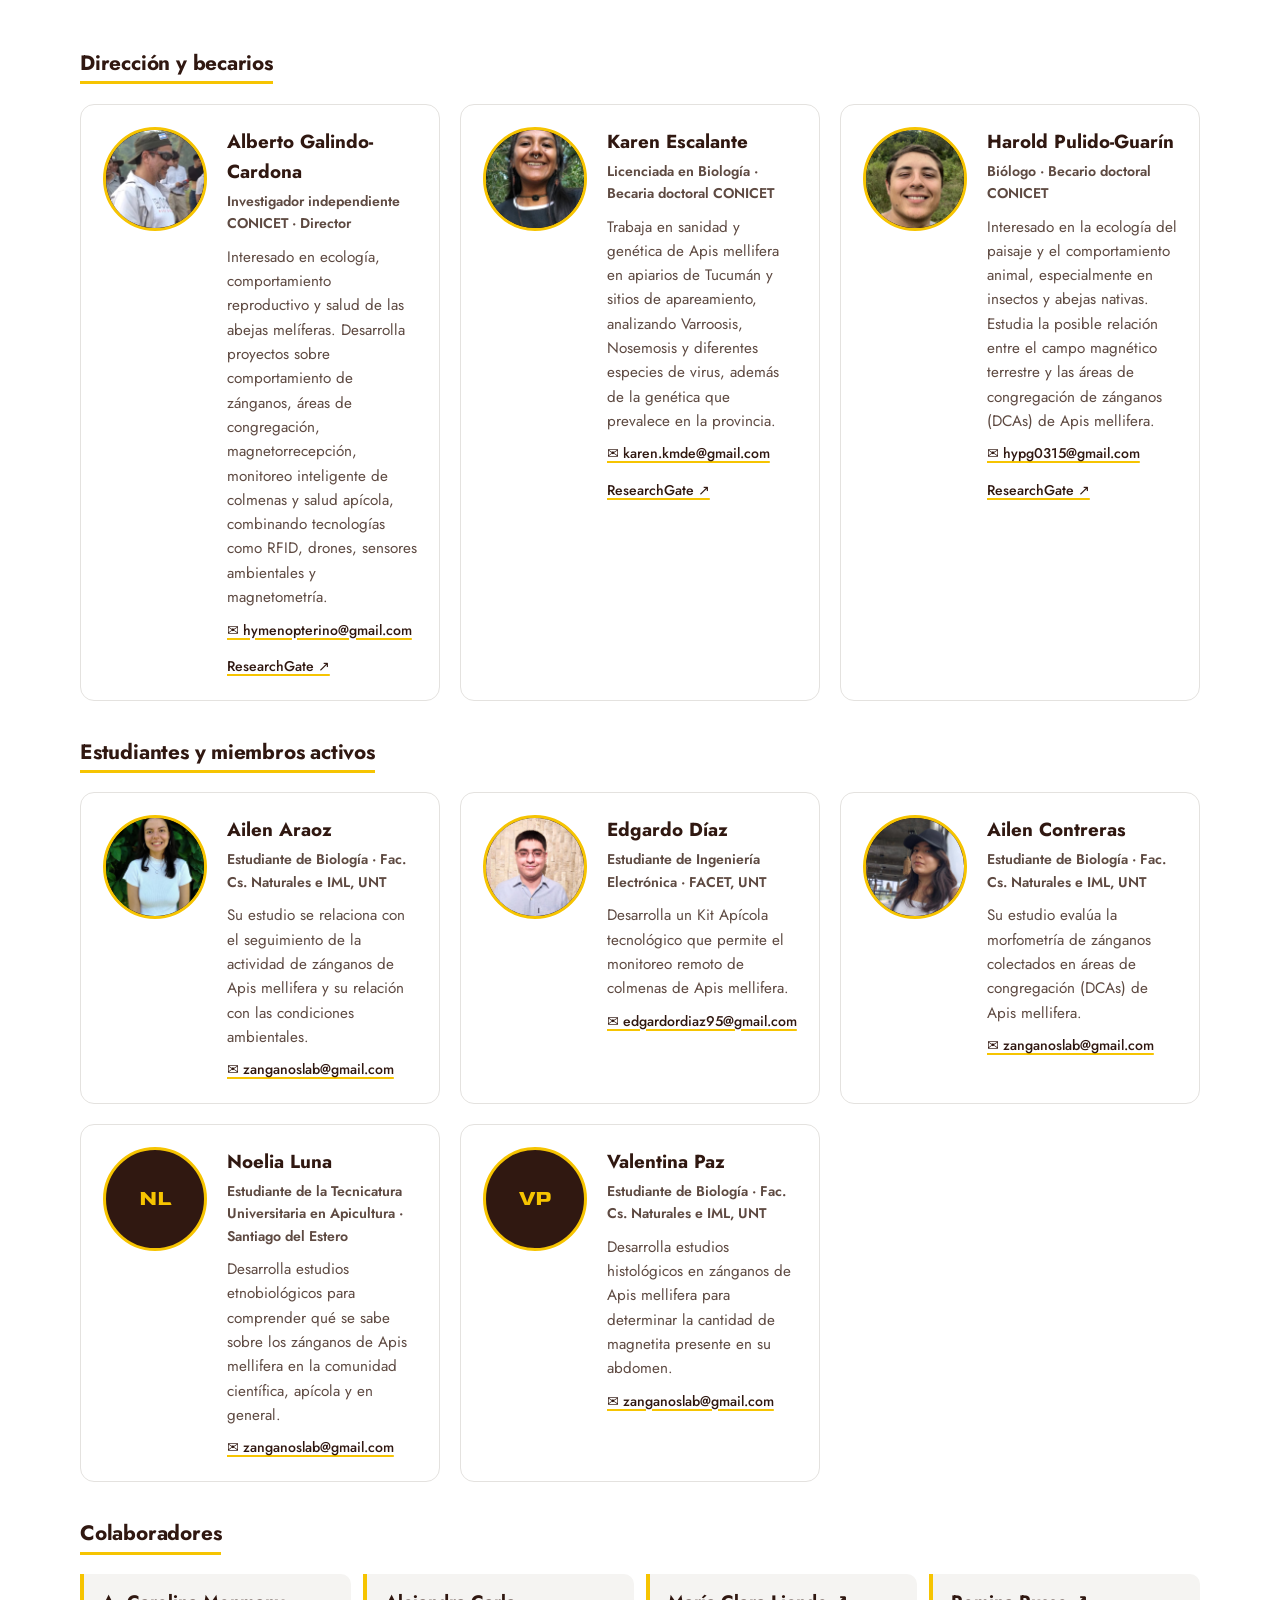
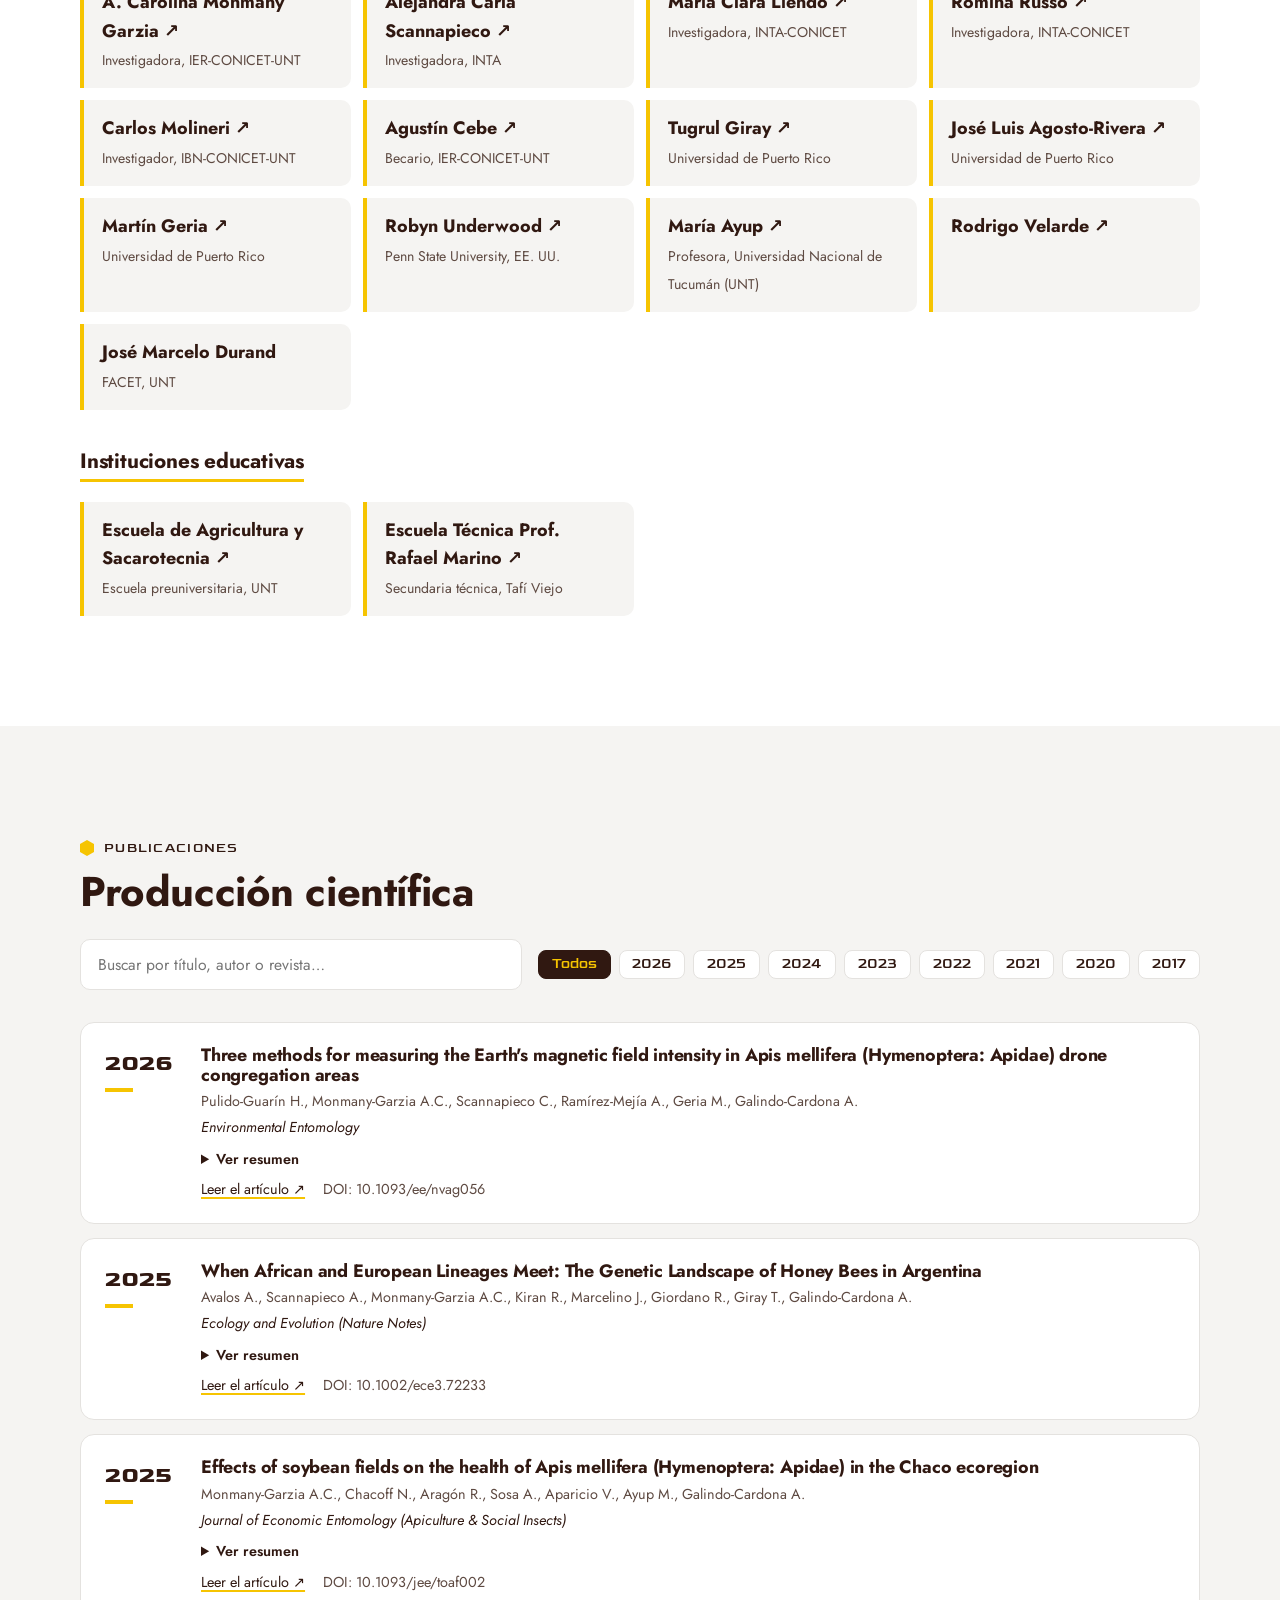
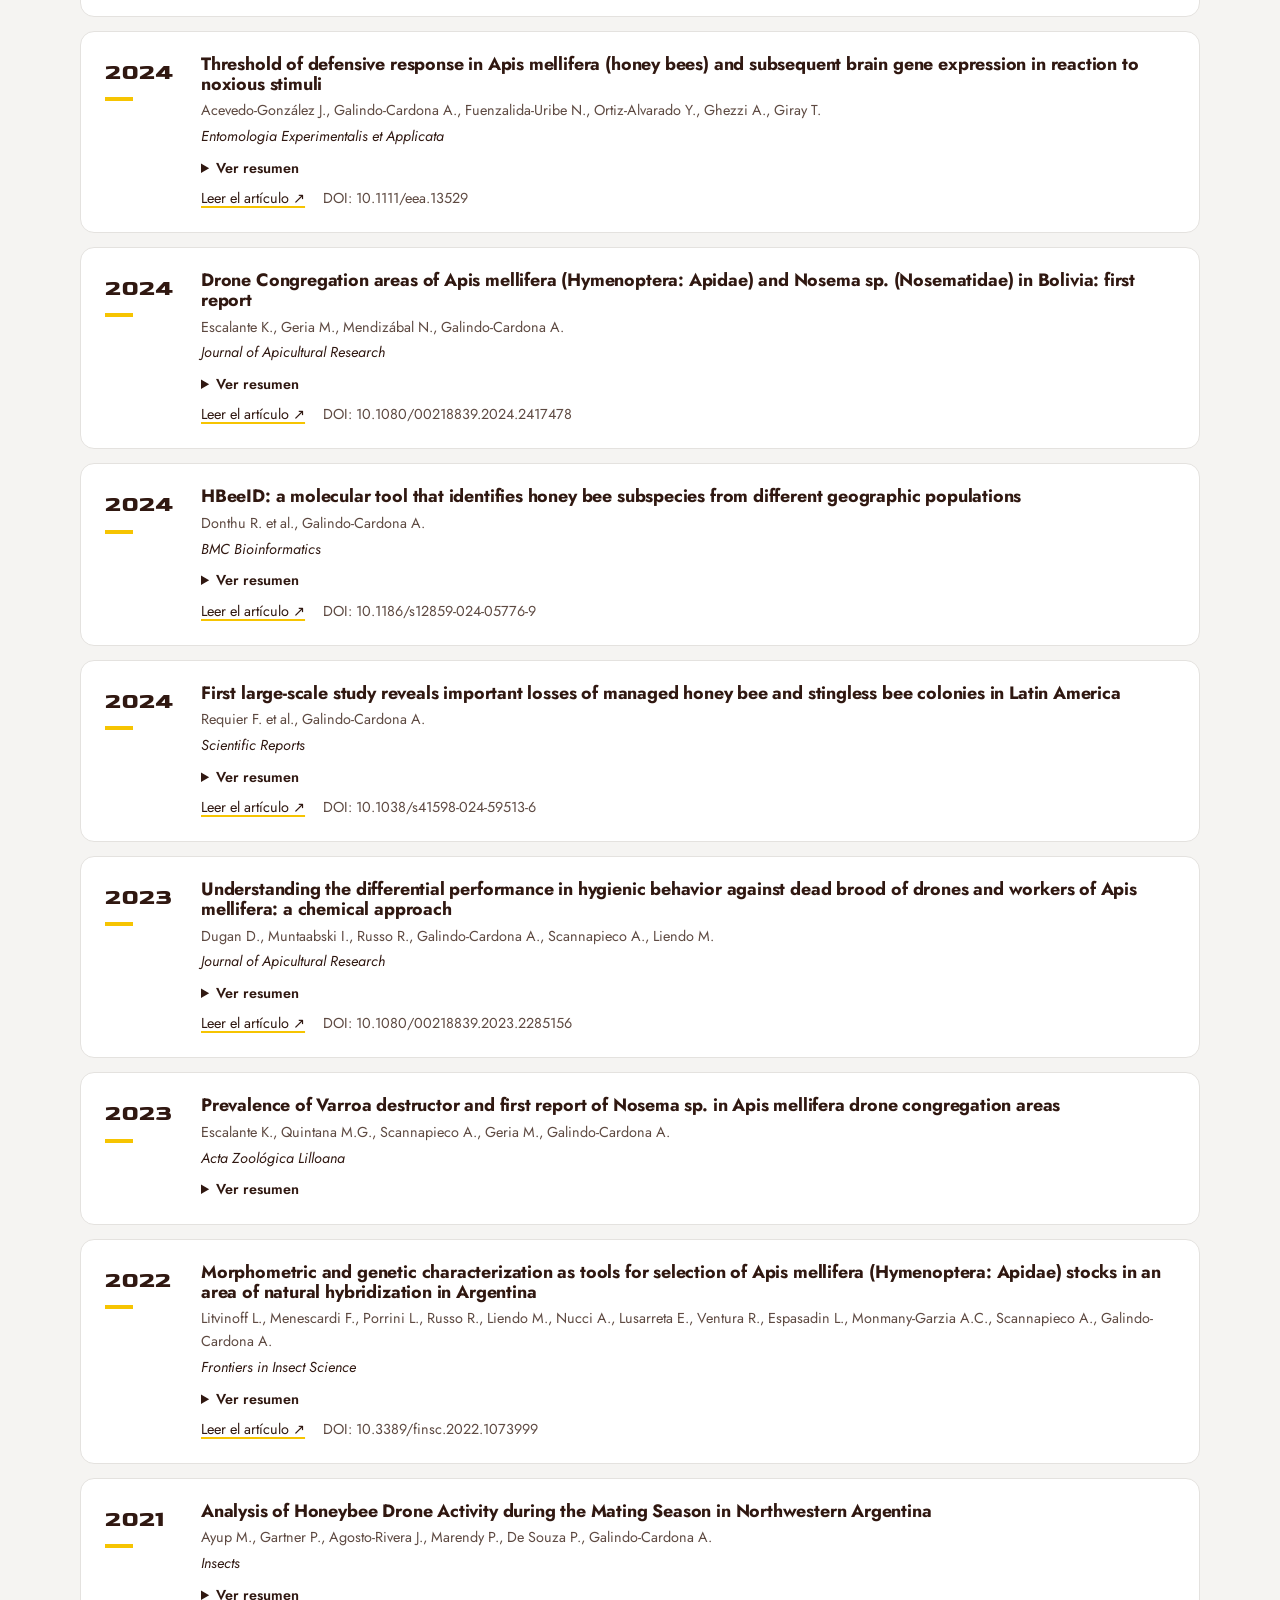
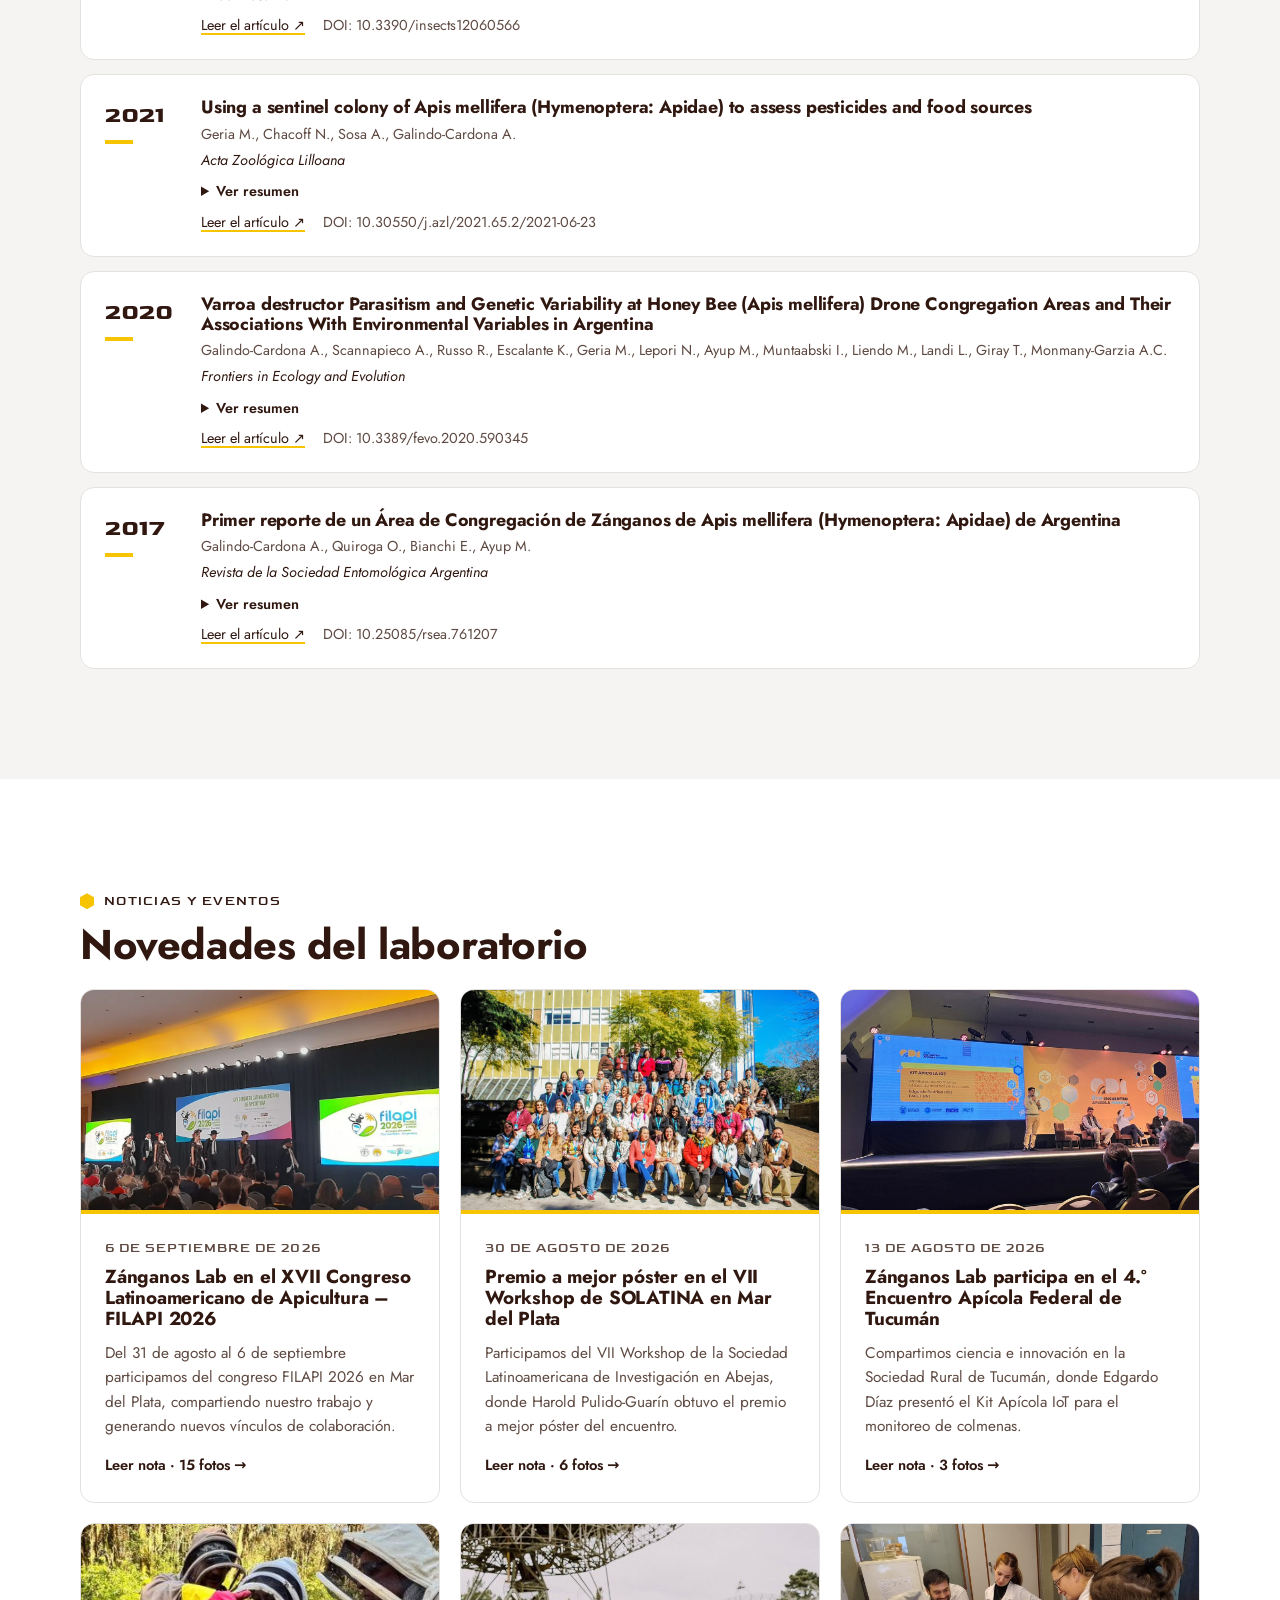
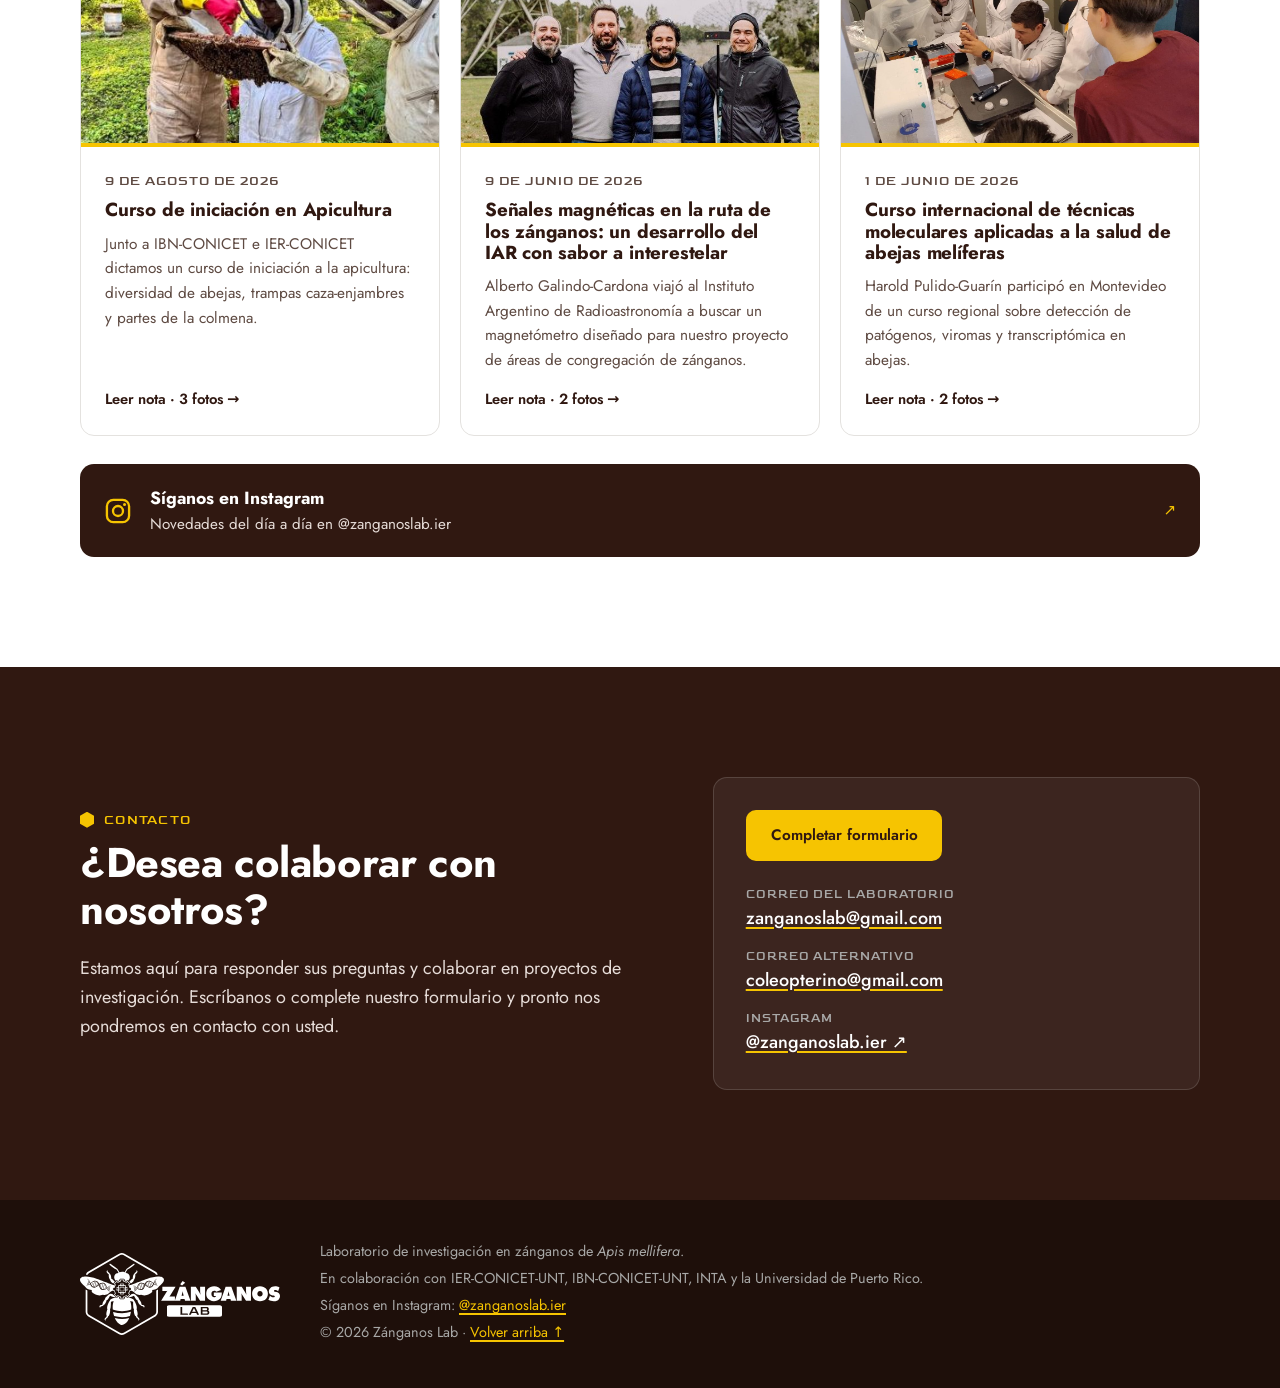
==== commit d7f78031: "Español formal en toda la pagina" ====
--- a/index.html
+++ b/index.html
@@ -21,7 +21,7 @@
   <!-- Manual de identidad: Futura PT (principal) + Goldman (complementaria).
        Futura PT es de pago (Adobe Fonts); Jost es su equivalente libre más cercano. -->
   <link href="https://fonts.googleapis.com/css2?family=Goldman:wght@400;700&family=Jost:wght@300;400;500;600;700;800&display=swap" rel="stylesheet">
-  <link rel="stylesheet" href="css/styles.css?v=20261019">
+  <link rel="stylesheet" href="css/styles.css?v=2026101902">
 </head>
 <body id="top">
 
@@ -150,7 +150,7 @@
         <div class="news" id="noticias-lista"></div>
         <a class="ig-cta" href="https://www.instagram.com/zanganoslab.ier/" target="_blank" rel="noopener">
           <svg viewBox="0 0 24 24" width="28" height="28" aria-hidden="true"><rect x="2.5" y="2.5" width="19" height="19" rx="5.5" fill="none" stroke="currentColor" stroke-width="2"/><circle cx="12" cy="12" r="4.3" fill="none" stroke="currentColor" stroke-width="2"/><circle cx="17.6" cy="6.4" r="1.3" fill="currentColor"/></svg>
-          <span><b>Seguinos en Instagram</b>Novedades del día a día en @zanganoslab.ier</span>
+          <span><b>Síganos en Instagram</b>Novedades del día a día en @zanganoslab.ier</span>
           <span class="ig-flecha" aria-hidden="true">↗</span>
         </a>
       </div>
@@ -161,8 +161,8 @@
       <div class="container contact-grid">
         <div>
           <p class="eyebrow">Contacto</p>
-          <h2>¿Querés colaborar con nosotros?</h2>
-          <p>Estamos aquí para responder tus preguntas y colaborar en proyectos de investigación. Escribinos o completá nuestro formulario y pronto nos comunicaremos con vos.</p>
+          <h2>¿Desea colaborar con nosotros?</h2>
+          <p>Estamos aquí para responder sus preguntas y colaborar en proyectos de investigación. Escríbanos o complete nuestro formulario y pronto nos pondremos en contacto con usted.</p>
         </div>
         <div class="contact-card">
           <a class="btn" href="https://forms.gle/fyNdcRGHBRVpUUo99" target="_blank" rel="noopener">Completar formulario</a>
@@ -182,13 +182,13 @@
       <div>
         <p>Laboratorio de investigación en zánganos de <i>Apis mellifera</i>.</p>
         <p>En colaboración con IER-CONICET-UNT, IBN-CONICET-UNT, INTA y la Universidad de Puerto Rico.</p>
-        <p>Seguinos en Instagram: <a href="https://www.instagram.com/zanganoslab.ier/" target="_blank" rel="noopener">@zanganoslab.ier</a></p>
+        <p>Síganos en Instagram: <a href="https://www.instagram.com/zanganoslab.ier/" target="_blank" rel="noopener">@zanganoslab.ier</a></p>
         <p>© <span id="anio"></span> Zánganos Lab · <a href="#top">Volver arriba ↑</a></p>
       </div>
     </div>
   </footer>
 
-  <script src="js/datos.js?v=20261019"></script>
-  <script src="js/main.js?v=20261019"></script>
+  <script src="js/datos.js?v=2026101902"></script>
+  <script src="js/main.js?v=2026101902"></script>
 </body>
 </html>
